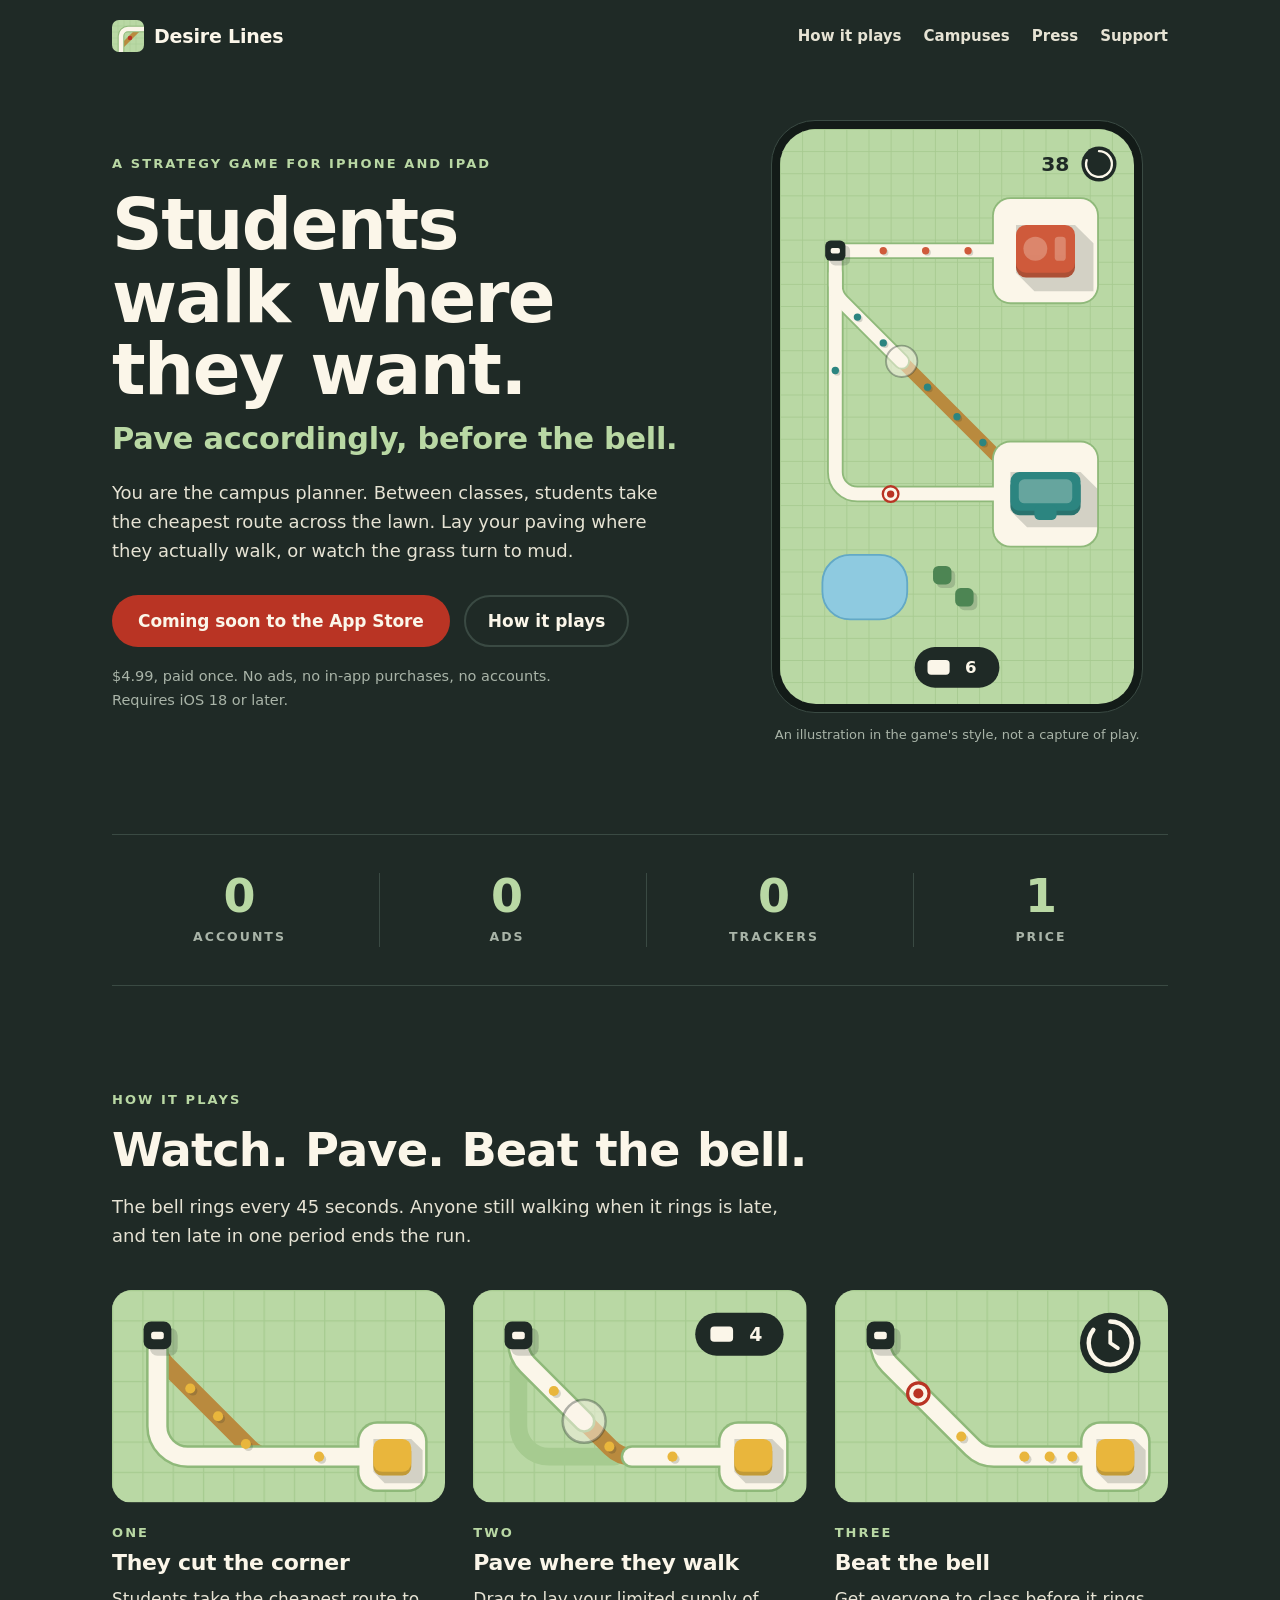
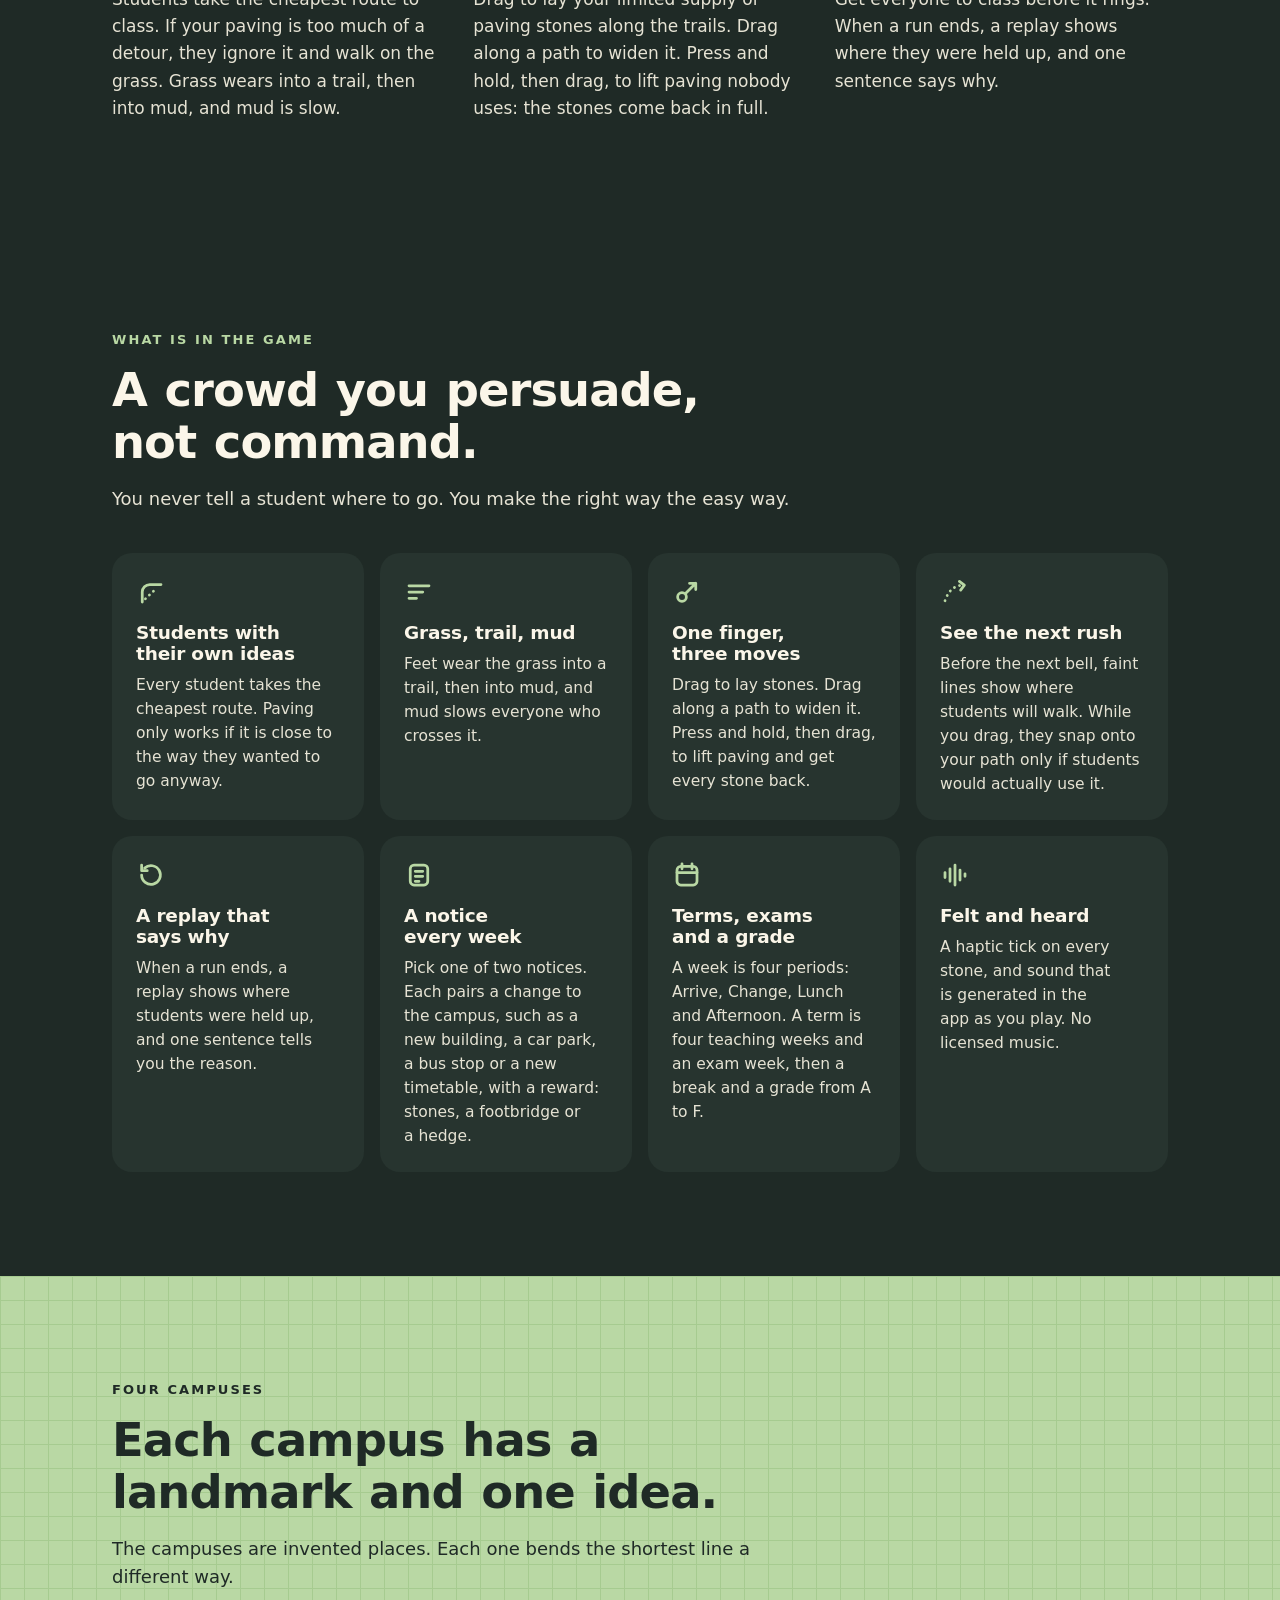
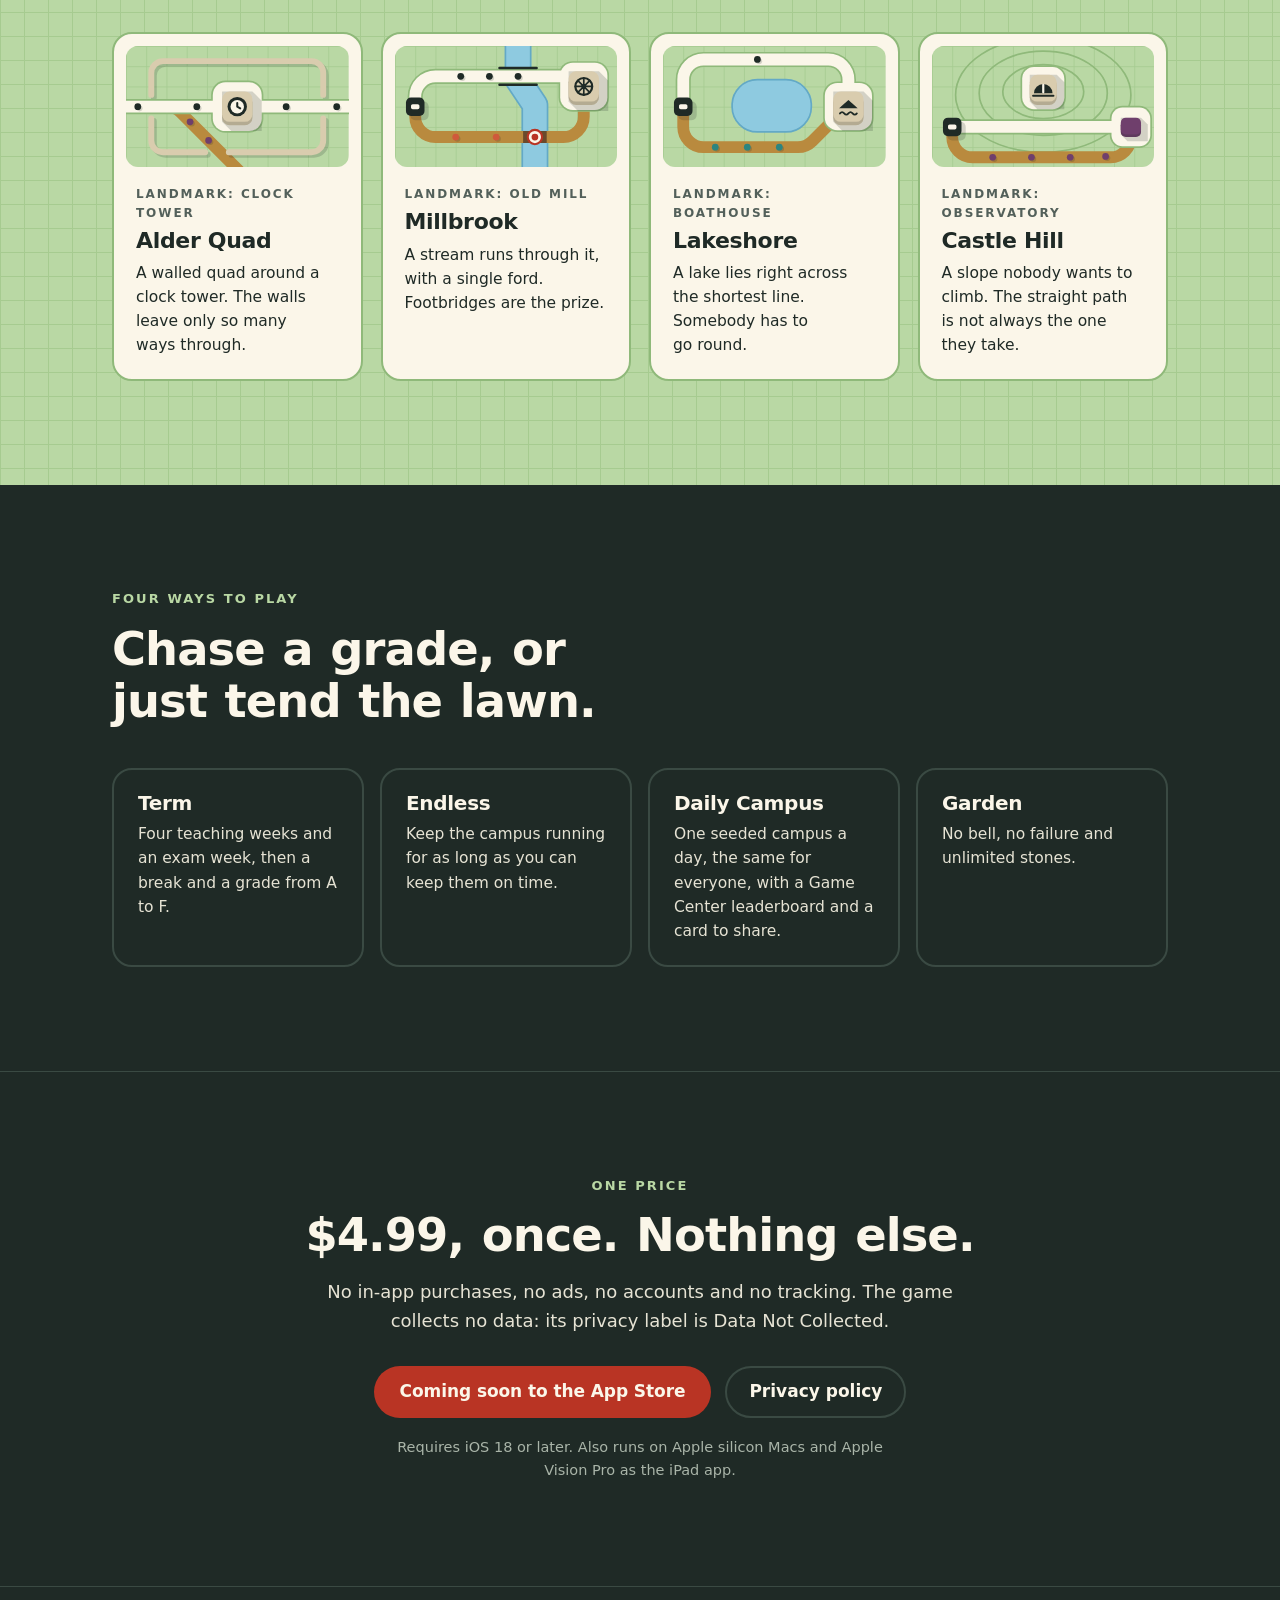
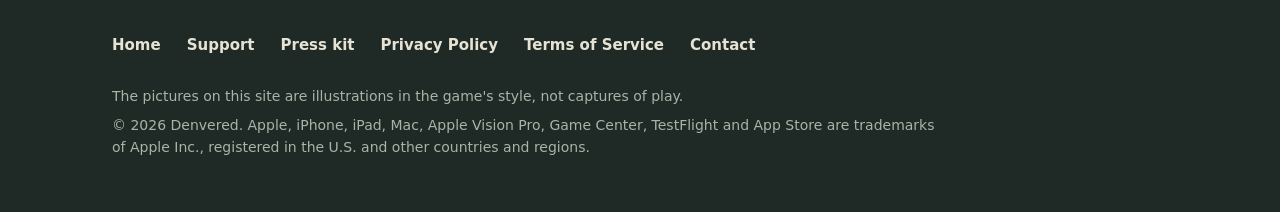
==== index.html @ 79f62d44 "Desire Lines site: landing, support, privacy, terms, press and 404 Static HTML and one stylesheet, d" ====
<!DOCTYPE html>
<html lang="en">
<head>
<meta charset="UTF-8">
<meta name="viewport" content="width=device-width, initial-scale=1">
<title>Desire Lines: a campus-path strategy game for iPhone and iPad</title>
<meta name="description" content="Students walk where they want. Lay a limited supply of paving where they actually go, before the bell rings. A calm strategy game for iPhone and iPad. Coming soon.">
<meta name="theme-color" content="#1F2A26">
<meta name="color-scheme" content="dark">
<!-- AFTER RELEASE: the Smart App Banner goes on this line, on every page:
     <meta name="apple-itunes-app" content="app-id=APP_ID">  (APP_ID is app_id in appstore/app-info.json in the app repo) -->
<link rel="canonical" href="https://jakeintech.github.io/desire-lines-site/">
<link rel="icon" href="favicon.svg" type="image/svg+xml">
<link rel="icon" href="assets/img/favicon-32.png" type="image/png" sizes="32x32">
<link rel="apple-touch-icon" href="assets/img/apple-touch-icon.png">
<meta property="og:type" content="website">
<meta property="og:site_name" content="Desire Lines">
<meta property="og:title" content="Desire Lines: pave where they walk">
<meta property="og:description" content="Students walk where they want. Pave accordingly, before the bell. A strategy game for iPhone and iPad.">
<meta property="og:url" content="https://jakeintech.github.io/desire-lines-site/">
<meta property="og:image" content="https://jakeintech.github.io/desire-lines-site/assets/img/og.png">
<meta property="og:image:width" content="1200">
<meta property="og:image:height" content="630">
<meta property="og:image:alt" content="Desire Lines. Pave where they walk. A cream path turns a corner on a green lawn while a worn trail cuts straight across it.">
<meta name="twitter:card" content="summary_large_image">
<meta name="twitter:title" content="Desire Lines: pave where they walk">
<meta name="twitter:description" content="Students walk where they want. Pave accordingly, before the bell. A strategy game for iPhone and iPad.">
<meta name="twitter:image" content="https://jakeintech.github.io/desire-lines-site/assets/img/og.png">
<meta name="twitter:image:alt" content="Desire Lines. Pave where they walk. A cream path turns a corner on a green lawn while a worn trail cuts straight across it.">
<link rel="stylesheet" href="assets/site.css">
<script type="application/ld+json">
{
  "@context": "https://schema.org",
  "@type": "VideoGame",
  "name": "Desire Lines",
  "description": "Desire Lines is a strategy game for iPhone and iPad. You are the campus planner. Students cut across the lawn between classes, taking the cheapest route, and you lay a limited supply of paving where they actually walk, before the bell rings.",
  "url": "https://jakeintech.github.io/desire-lines-site/",
  "image": "https://jakeintech.github.io/desire-lines-site/assets/img/og.png",
  "genre": [
    "Strategy",
    "Simulation"
  ],
  "gamePlatform": [
    "iPhone",
    "iPad"
  ],
  "operatingSystem": "iOS 18 or later",
  "applicationCategory": "GameApplication",
  "playMode": "SinglePlayer",
  "inLanguage": "en",
  "publisher": {
    "@type": "Organization",
    "name": "Denvered"
  },
  "author": {
    "@type": "Organization",
    "name": "Denvered"
  },
  "offers": {
    "@type": "Offer",
    "price": "4.99",
    "priceCurrency": "USD",
    "availability": "https://schema.org/PreOrder",
    "category": "One-time purchase"
  }
}
</script>
</head>
<body>
<a class="skip" href="#main">Skip to content</a>
<svg class="art defs" width="0" height="0" aria-hidden="true" focusable="false"><defs><pattern id="dl-grid" width="24" height="24" patternUnits="userSpaceOnUse"><path class="gridline" d="M.5 0V24M0 .5H24"/></pattern></defs></svg>
<header class="wrap site-head">
  <a class="brand" href="./" aria-label="Desire Lines home"><svg xmlns="http://www.w3.org/2000/svg" viewBox="0 0 64 64" width="32" height="32" aria-hidden="true" focusable="false"><rect width="64" height="64" rx="14" fill="#B9D8A4"/><path d="M12 1V63M24 0V64M36 0V64M48 0V64M1 12H63M0 24H64M0 36H64M0 48H64" stroke="#A6CB90" fill="none"/><path d="M18 54L54 18" stroke="#B98A3E" stroke-width="9" stroke-linecap="round" fill="none"/><path d="M18 64V32A14 14 0 0 1 32 18H64" stroke="#8FB97A" stroke-width="13" fill="none"/><path d="M18 64V32A14 14 0 0 1 32 18H64" stroke="#FBF6E9" stroke-width="9" fill="none"/><circle cx="36" cy="36" r="4.5" fill="#B93424"/></svg>Desire Lines</a>
  <nav class="site-nav" aria-label="Site">
    <a class="wide-only" href="#how">How it plays</a>
    <a class="wide-only" href="#campuses">Campuses</a>
    <a href="press.html">Press</a>
    <a href="support.html">Support</a>
  </nav>
</header>

<main id="main">

<section class="hero" aria-labelledby="hero-title">
  <div class="wrap hero-grid">
    <div>
      <p class="label">A strategy game for iPhone and iPad</p>
      <h1 id="hero-title">Students walk where they want.</h1>
      <p class="sub">Pave accordingly, before the bell.</p>
      <p class="lede">You are the campus planner. Between classes, students take the cheapest route across the lawn. Lay your paving where they actually walk, or watch the grass turn to mud.</p>
      <div class="cta">
        <!-- STORE BADGE SLOT (hero). The game is not released, so this is plain text and not a link.
             AFTER RELEASE: replace the <p class="soon"> below with Apple's official "Download on the App Store" badge,
             linked to the App Store page:
             <a href="https://apps.apple.com/app/idAPP_ID"><img src="assets/img/app-store-badge.svg" width="180" height="60" alt="Download on the App Store"></a>
             Use the badge artwork from Apple's marketing resources, unmodified. The same slot repeats near the end of this page. -->
        <p class="soon">Coming soon to the App Store</p>
        <a class="quiet" href="#how">How it plays</a>
      </div>
      <p class="fine">$4.99, paid once. No ads, no in-app purchases, no accounts. Requires iOS 18 or later.</p>
    </div>
    <figure class="hero-art">
      <div class="frame">
        <!-- HERO VIDEO SLOT. Until the hero loop exists, the illustration below stands in for it.
             AFTER the loop is cut (6 to 8 seconds, 4 MB or less, with a poster frame), delete the <svg> that follows
             this comment, up to its closing tag, and put this in its place:
             <video muted autoplay loop playsinline preload="metadata" poster="assets/video/hero-poster.jpg" width="384" height="624"
                    aria-label="A short loop of Desire Lines being played">
               <source src="assets/video/hero-loop.mp4" type="video/mp4">
             </video>
             Then change the figcaption to say it is a capture of play. -->
        <svg class="art" viewBox="0 0 384 624" width="384" height="624" role="img" aria-label="Illustration: a paved path runs the long way round a lawn to a library. Students cut the corner along a worn ochre trail, where new paving is being dragged into place. One student, marked red with a ring, is late."><rect class="lawn" width="384" height="624"/><rect width="384" height="624" fill="url(#dl-grid)"/><rect class="pond" x="46" y="462" width="92" height="70" rx="30"/><rect class="cast" x="170" y="478" width="20" height="20" rx="6"/><rect class="hedge" x="166" y="474" width="20" height="20" rx="6"/><rect class="cast" x="194" y="502" width="20" height="20" rx="6"/><rect class="hedge" x="190" y="498" width="20" height="20" rx="6"/><path class="trail" d="M60 156V170.06A24 24 0 0 0 67.03 187.03L238 358"/><path class="casing" d="M60 132H232"/><path class="casing" d="M60 132V372A24 24 0 0 0 84 396H232"/><path class="casing" d="M60 156V170.06A24 24 0 0 0 67.03 187.03L132 252"/><rect class="edge" x="230" y="74" width="116" height="116" rx="20"/><rect class="edge" x="230" y="338" width="116" height="116" rx="20"/><path class="pave" d="M60 132H232"/><path class="pave" d="M60 132V372A24 24 0 0 0 84 396H232"/><path class="pave" d="M60 156V170.06A24 24 0 0 0 67.03 187.03L132 252"/><rect class="pav" x="232" y="76" width="112" height="112" rx="18"/><rect class="pav" x="232" y="340" width="112" height="112" rx="18"/><path class="cast" d="M256 104H320L340 124V176H276L256 156Z"/><rect class="s-terracotta" x="256" y="109" width="64" height="52" rx="11"/><rect class="lip" x="256" y="109" width="64" height="52" rx="11"/><rect class="s-terracotta" x="256" y="104" width="64" height="52" rx="11"/><circle class="tier" cx="277" cy="130" r="13"/><rect class="tier" x="298" y="117" width="12" height="26" rx="4"/><path class="cast" d="M250 372H326L344 390V432H268L250 414Z"/><rect class="s-teal" x="250" y="377" width="76" height="42" rx="10"/><rect class="lip" x="250" y="377" width="76" height="42" rx="10"/><rect class="s-teal" x="250" y="372" width="76" height="42" rx="10"/><rect class="s-teal" x="276" y="408" width="24" height="16" rx="5"/><rect class="tier" x="259" y="380" width="58" height="26" rx="6"/><rect class="cast" x="54" y="126" width="22" height="22" rx="6"/><rect class="ink" x="49" y="121" width="22" height="22" rx="6"/><rect class="pav" x="55" y="129" width="10" height="6" rx="2"/><circle class="cast" cx="114" cy="134" r="3.6"/><circle class="s-terracotta" cx="112" cy="132" r="4"/><circle class="cast" cx="160" cy="134" r="3.6"/><circle class="s-terracotta" cx="158" cy="132" r="4"/><circle class="cast" cx="206" cy="134" r="3.6"/><circle class="s-terracotta" cx="204" cy="132" r="4"/><circle class="cast" cx="86" cy="206" r="3.6"/><circle class="s-teal" cx="84" cy="204" r="4"/><circle class="cast" cx="114" cy="234" r="3.6"/><circle class="s-teal" cx="112" cy="232" r="4"/><circle class="cast" cx="162" cy="282" r="3.6"/><circle class="s-teal" cx="160" cy="280" r="4"/><circle class="cast" cx="194" cy="314" r="3.6"/><circle class="s-teal" cx="192" cy="312" r="4"/><circle class="cast" cx="222" cy="342" r="3.6"/><circle class="s-teal" cx="220" cy="340" r="4"/><circle class="cast" cx="62" cy="264" r="3.6"/><circle class="s-teal" cx="60" cy="262" r="4"/><circle class="latering" cx="120" cy="396" r="8.5"/><circle class="late" cx="120" cy="396" r="4"/><circle class="touch" cx="132" cy="252" r="17"/><circle class="ink" cx="346" cy="38" r="19"/><path class="pavline" d="M346 24A14 14 0 1 1 332.7 33.7"/><text x="314" y="46" text-anchor="end" font-size="22">38</text><rect class="ink" x="146" y="562" width="92" height="44" rx="22"/><rect class="pav" x="160" y="576" width="24" height="16" rx="4"/><text class="onink" x="207" y="590.5" text-anchor="middle" font-size="18">6</text></svg>
      </div>
      <figcaption>An illustration in the game's style, not a capture of play.</figcaption>
    </figure>
  </div>
</section>

<div class="wrap">
  <ul class="stats" aria-label="0 accounts, 0 ads, 0 trackers, 1 price">
    <li><b>0</b><span>accounts</span></li>
    <li><b>0</b><span>ads</span></li>
    <li><b>0</b><span>trackers</span></li>
    <li><b>1</b><span>price</span></li>
  </ul>
</div>

<section class="section" id="how" aria-labelledby="how-title">
  <div class="wrap">
    <p class="label">How it plays</p>
    <h2 id="how-title">Watch. Pave. Beat the bell.</h2>
    <p class="intro">The bell rings every 45 seconds. Anyone still walking when it rings is late, and ten late in one period ends the run.</p>
    <ol class="steps">
      <li>
        <svg class="art" viewBox="0 0 264 168" width="264" height="168" role="img" aria-label="Illustration: paving turns a square corner, and students walk a worn diagonal trail across the grass instead."><rect class="lawn" width="264" height="168"/><rect width="264" height="168" fill="url(#dl-grid)"/><path class="trail" d="M36 36V42.06A24 24 0 0 0 43.03 59.03L108.97 124.97A24 24 0 0 0 125.94 132"/><path class="casing" d="M36 36V108A24 24 0 0 0 60 132H196"/><rect class="edge" x="194" y="104" width="56" height="56" rx="16"/><path class="pave" d="M36 36V108A24 24 0 0 0 60 132H196"/><rect class="pav" x="196" y="106" width="52" height="52" rx="14"/><path class="cast" d="M207 118H237L246 127V153H216L207 144Z"/><rect class="s-mustard" x="207" y="121" width="30" height="26" rx="7"/><rect class="lip" x="207" y="121" width="30" height="26" rx="7"/><rect class="s-mustard" x="207" y="118" width="30" height="26" rx="7"/><rect class="cast" x="30" y="30" width="22" height="22" rx="6"/><rect class="ink" x="25" y="25" width="22" height="22" rx="6"/><rect class="pav" x="31" y="33" width="10" height="6" rx="2"/><circle class="cast" cx="64" cy="80" r="3.6"/><circle class="s-mustard" cx="62" cy="78" r="4"/><circle class="cast" cx="86" cy="102" r="3.6"/><circle class="s-mustard" cx="84" cy="100" r="4"/><circle class="cast" cx="108" cy="124" r="3.6"/><circle class="s-mustard" cx="106" cy="122" r="4"/><circle class="cast" cx="166" cy="134" r="3.6"/><circle class="s-mustard" cx="164" cy="132" r="4"/></svg>
        <p class="n">One</p>
        <h3>They cut the corner</h3>
        <p>Students take the cheapest route to class. If your paving is too much of a detour, they ignore it and walk on the grass. Grass wears into a trail, then into mud, and mud is slow.</p>
      </li>
      <li>
        <svg class="art" viewBox="0 0 264 168" width="264" height="168" role="img" aria-label="Illustration: paving is dragged along the trail while the unused corner is lifted. The stone count reads 4."><rect class="lawn" width="264" height="168"/><rect width="264" height="168" fill="url(#dl-grid)"/><path class="lifted" d="M36 60V108A24 24 0 0 0 60 132H112"/><path class="trail" d="M36 36V42.06A24 24 0 0 0 43.03 59.03L108.97 124.97A24 24 0 0 0 125.94 132"/><path class="casing" d="M36 36V42.06A24 24 0 0 0 43.03 59.03L88 104"/><path class="casing" d="M125.94 132H196"/><rect class="edge" x="194" y="104" width="56" height="56" rx="16"/><path class="pave" d="M36 36V42.06A24 24 0 0 0 43.03 59.03L88 104"/><path class="pave" d="M125.94 132H196"/><rect class="pav" x="196" y="106" width="52" height="52" rx="14"/><path class="cast" d="M207 118H237L246 127V153H216L207 144Z"/><rect class="s-mustard" x="207" y="121" width="30" height="26" rx="7"/><rect class="lip" x="207" y="121" width="30" height="26" rx="7"/><rect class="s-mustard" x="207" y="118" width="30" height="26" rx="7"/><rect class="cast" x="30" y="30" width="22" height="22" rx="6"/><rect class="ink" x="25" y="25" width="22" height="22" rx="6"/><rect class="pav" x="31" y="33" width="10" height="6" rx="2"/><circle class="cast" cx="66" cy="82" r="3.6"/><circle class="s-mustard" cx="64" cy="80" r="4"/><circle class="cast" cx="110" cy="126" r="3.6"/><circle class="s-mustard" cx="108" cy="124" r="4"/><circle class="cast" cx="160" cy="134" r="3.6"/><circle class="s-mustard" cx="158" cy="132" r="4"/><circle class="touch" cx="88" cy="104" r="17"/><rect class="ink" x="176" y="18" width="70" height="34" rx="17"/><rect class="pav" x="188" y="29" width="18" height="12" rx="3"/><text class="onink" x="224" y="40.5" text-anchor="middle" font-size="15">4</text></svg>
        <p class="n">Two</p>
        <h3>Pave where they walk</h3>
        <p>Drag to lay your limited supply of paving stones along the trails. Drag along a path to widen it. Press and hold, then drag, to lift paving nobody uses: the stones come back in full.</p>
      </li>
      <li>
        <svg class="art" viewBox="0 0 264 168" width="264" height="168" role="img" aria-label="Illustration: the bell clock is nearly full. Students reach the building on the new paving; one, marked red with a ring, is late."><rect class="lawn" width="264" height="168"/><rect width="264" height="168" fill="url(#dl-grid)"/><path class="casing" d="M36 36V42.06A24 24 0 0 0 43.03 59.03L108.97 124.97A24 24 0 0 0 125.94 132H196"/><rect class="edge" x="194" y="104" width="56" height="56" rx="16"/><path class="pave" d="M36 36V42.06A24 24 0 0 0 43.03 59.03L108.97 124.97A24 24 0 0 0 125.94 132H196"/><rect class="pav" x="196" y="106" width="52" height="52" rx="14"/><path class="cast" d="M207 118H237L246 127V153H216L207 144Z"/><rect class="s-mustard" x="207" y="121" width="30" height="26" rx="7"/><rect class="lip" x="207" y="121" width="30" height="26" rx="7"/><rect class="s-mustard" x="207" y="118" width="30" height="26" rx="7"/><rect class="cast" x="30" y="30" width="22" height="22" rx="6"/><rect class="ink" x="25" y="25" width="22" height="22" rx="6"/><rect class="pav" x="31" y="33" width="10" height="6" rx="2"/><circle class="cast" cx="152" cy="134" r="3.6"/><circle class="s-mustard" cx="150" cy="132" r="4"/><circle class="cast" cx="172" cy="134" r="3.6"/><circle class="s-mustard" cx="170" cy="132" r="4"/><circle class="cast" cx="190" cy="134" r="3.6"/><circle class="s-mustard" cx="188" cy="132" r="4"/><circle class="cast" cx="102" cy="118" r="3.6"/><circle class="s-mustard" cx="100" cy="116" r="4"/><circle class="latering" cx="66" cy="82" r="8.5"/><circle class="late" cx="66" cy="82" r="4"/><circle class="ink" cx="218" cy="42" r="24"/><path class="pavline" d="M218 25A17 17 0 1 1 204.6 31.5" style="stroke-width:3.5"/><path class="pavline" d="M218 33V42L224 46" style="stroke-width:3"/></svg>
        <p class="n">Three</p>
        <h3>Beat the bell</h3>
        <p>Get everyone to class before it rings. When a run ends, a replay shows where they were held up, and one sentence says why.</p>
      </li>
    </ol>
  </div>
</section>

<!-- SCREENSHOT SLOTS. There are no screenshots yet, so this section is commented out and nothing is shown.
     AFTER captures exist, add the three files, then uncomment the section between the two marker lines.
     Give each image its real width and height, and write the alt text from what the capture shows.
     ==== screenshots: start ====
<section class="section" id="screenshots" aria-labelledby="screenshots-title">
  <div class="wrap">
    <p class="label">In play</p>
    <h2 id="screenshots-title">The campus, up close.</h2>
    <ol class="steps">
      <li><figure><img src="assets/img/shots/01.webp" width="1290" height="2796" loading="lazy" alt="SCREENSHOT 1 ALT TEXT"><figcaption>SCREENSHOT 1 CAPTION</figcaption></figure></li>
      <li><figure><img src="assets/img/shots/02.webp" width="1290" height="2796" loading="lazy" alt="SCREENSHOT 2 ALT TEXT"><figcaption>SCREENSHOT 2 CAPTION</figcaption></figure></li>
      <li><figure><img src="assets/img/shots/03.webp" width="1290" height="2796" loading="lazy" alt="SCREENSHOT 3 ALT TEXT"><figcaption>SCREENSHOT 3 CAPTION</figcaption></figure></li>
    </ol>
  </div>
</section>
     ==== screenshots: end ==== -->

<section class="section" id="features" aria-labelledby="features-title">
  <div class="wrap">
    <p class="label">What is in the game</p>
    <h2 id="features-title">A crowd you persuade, not command.</h2>
    <p class="intro">You never tell a student where to go. You make the right way the easy way.</p>
    <div class="grid">
      <div>
        <svg viewBox="0 0 24 24" fill="none" stroke="currentColor" stroke-width="2.2" stroke-linecap="round" stroke-linejoin="round" aria-hidden="true" focusable="false"><path d="M5 20v-8a6 6 0 0 1 6-6h9"/><path d="M7.5 17.5l9.5-9" stroke-dasharray="0.1 4.3"/></svg>
        <h3>Students with their own ideas</h3>
        <p>Every student takes the cheapest route. Paving only works if it is close to the way they wanted to go anyway.</p>
      </div>
      <div>
        <svg viewBox="0 0 24 24" fill="none" stroke="currentColor" stroke-width="2.2" stroke-linecap="round" stroke-linejoin="round" aria-hidden="true" focusable="false"><path d="M4 7h16M4 12h11M4 17h6"/></svg>
        <h3>Grass, trail, mud</h3>
        <p>Feet wear the grass into a trail, then into mud, and mud slows everyone who crosses it.</p>
      </div>
      <div>
        <svg viewBox="0 0 24 24" fill="none" stroke="currentColor" stroke-width="2.2" stroke-linecap="round" stroke-linejoin="round" aria-hidden="true" focusable="false"><circle cx="8" cy="16" r="3.5"/><path d="M11 13l8-8M14 5h5v5"/></svg>
        <h3>One finger, three moves</h3>
        <p>Drag to lay stones. Drag along a path to widen it. Press and hold, then drag, to lift paving and get every stone back.</p>
      </div>
      <div>
        <svg viewBox="0 0 24 24" fill="none" stroke="currentColor" stroke-width="2.2" stroke-linecap="round" stroke-linejoin="round" aria-hidden="true" focusable="false"><path d="M4 19c3-9 8-12 14-12.5" stroke-dasharray="0.1 4.3"/><path d="M15.5 3.5l4 3-3 4"/></svg>
        <h3>See the next rush</h3>
        <p>Before the next bell, faint lines show where students will walk. While you drag, they snap onto your path only if students would actually use it.</p>
      </div>
      <div>
        <svg viewBox="0 0 24 24" fill="none" stroke="currentColor" stroke-width="2.2" stroke-linecap="round" stroke-linejoin="round" aria-hidden="true" focusable="false"><path d="M4.5 12a7.5 7.5 0 1 0 2.4-5.5"/><path d="M4.5 4v4.5H9"/></svg>
        <h3>A replay that says why</h3>
        <p>When a run ends, a replay shows where students were held up, and one sentence tells you the reason.</p>
      </div>
      <div>
        <svg viewBox="0 0 24 24" fill="none" stroke="currentColor" stroke-width="2.2" stroke-linecap="round" stroke-linejoin="round" aria-hidden="true" focusable="false"><rect x="5" y="4" width="14" height="16" rx="3"/><path d="M9 9h6M9 13h6M9 17h3"/></svg>
        <h3>A notice every week</h3>
        <p>Pick one of two notices. Each pairs a change to the campus, such as a new building, a car park, a bus stop or a new timetable, with a reward: stones, a footbridge or a hedge.</p>
      </div>
      <div>
        <svg viewBox="0 0 24 24" fill="none" stroke="currentColor" stroke-width="2.2" stroke-linecap="round" stroke-linejoin="round" aria-hidden="true" focusable="false"><rect x="4" y="5" width="16" height="15" rx="3"/><path d="M4 10h16M8 3v4M16 3v4"/></svg>
        <h3>Terms, exams and a grade</h3>
        <p>A week is four periods: Arrive, Change, Lunch and Afternoon. A term is four teaching weeks and an exam week, then a break and a grade from A to F.</p>
      </div>
      <div>
        <svg viewBox="0 0 24 24" fill="none" stroke="currentColor" stroke-width="2.2" stroke-linecap="round" stroke-linejoin="round" aria-hidden="true" focusable="false"><path d="M4 10v4M8 7v10M12 4v16M16 8v8M20 11v2"/></svg>
        <h3>Felt and heard</h3>
        <p>A haptic tick on every stone, and sound that is generated in the app as you play. No licensed music.</p>
      </div>
    </div>
  </div>
</section>

<section class="section band" id="campuses" aria-labelledby="campuses-title">
  <div class="wrap">
    <p class="label">Four campuses</p>
    <h2 id="campuses-title">Each campus has a landmark and one idea.</h2>
    <p class="intro">The campuses are invented places. Each one bends the shortest line a different way.</p>
    <ul class="campuses">
      <li>
        <svg class="art" viewBox="0 0 264 144" width="264" height="144" role="img" aria-label="Illustration of Alder Quad: a walled quad with a clock tower. A trail slips out through a gap in the wall."><rect class="lawn" width="264" height="144"/><rect width="264" height="144" fill="url(#dl-grid)"/><path class="trail" d="M40 72H48.06A24 24 0 0 1 65.03 79.03L134 148"/><g transform="translate(3 3)"><path class="wallcast" d="M30 58V32A14 14 0 0 1 44 18H220A14 14 0 0 1 234 32V58"/><path class="wallcast" d="M234 86V112A14 14 0 0 1 220 126H122"/><path class="wallcast" d="M94 126H44A14 14 0 0 1 30 112V86"/></g><path class="casing" d="M0 72H264"/><rect class="edge" x="101" y="41" width="62" height="62" rx="17"/><path class="pave" d="M0 72H264"/><rect class="pav" x="103" y="43" width="58" height="58" rx="15"/><path class="wall" d="M30 58V32A14 14 0 0 1 44 18H220A14 14 0 0 1 234 32V58"/><path class="wall" d="M234 86V112A14 14 0 0 1 220 126H122"/><path class="wall" d="M94 126H44A14 14 0 0 1 30 112V86"/><path class="cast" d="M114 54H150L161 65V101H125L114 90Z"/><rect class="union" x="114" y="58" width="36" height="36" rx="9"/><rect class="lip" x="114" y="58" width="36" height="36" rx="9"/><rect class="union" x="114" y="54" width="36" height="36" rx="9"/><g transform="translate(132 72)"><circle class="ink" r="11.5"/><circle class="pav" r="8"/><path class="inkline" d="M0 -4.5V0L3.5 2" style="stroke-width:2.4"/></g><circle class="cast" cx="16" cy="74" r="3.6"/><circle class="s-ink" cx="14" cy="72" r="4"/><circle class="cast" cx="86" cy="74" r="3.6"/><circle class="s-ink" cx="84" cy="72" r="4"/><circle class="cast" cx="192" cy="74" r="3.6"/><circle class="s-ink" cx="190" cy="72" r="4"/><circle class="cast" cx="252" cy="74" r="3.6"/><circle class="s-ink" cx="250" cy="72" r="4"/><circle class="cast" cx="78" cy="92" r="3.6"/><circle class="s-plum" cx="76" cy="90" r="4"/><circle class="cast" cx="100" cy="114" r="3.6"/><circle class="s-plum" cx="98" cy="112" r="4"/></svg>
        <p class="mark">Landmark: clock tower</p>
        <h3>Alder Quad</h3>
        <p>A walled quad around a clock tower. The walls leave only so many ways through.</p>
      </li>
      <li>
        <svg class="art" viewBox="0 0 264 144" width="264" height="144" role="img" aria-label="Illustration of Millbrook: a stream with a footbridge and one muddy ford, where a late student is wading across to the old mill."><rect class="lawn" width="264" height="144"/><rect width="264" height="144" fill="url(#dl-grid)"/><path class="shore" d="M146 -20V40L166 70V170"/><path class="stream" d="M146 -20V40L166 70V170"/><path class="trail" d="M24 72V84A24 24 0 0 0 48 108H200A24 24 0 0 0 224 84V70"/><path class="mudline" d="M152 108H180" style="stroke-linecap:butt"/><path class="casing" d="M24 72V60A24 24 0 0 1 48 36H196"/><rect class="edge" x="194" y="18" width="60" height="60" rx="17"/><path class="pave" d="M24 72V60A24 24 0 0 1 48 36H196"/><rect class="pav" x="196" y="20" width="56" height="56" rx="15"/><path class="rail" d="M124 26H168M124 46H168"/><path class="cast" d="M206 30H242L253 41V77H217L206 66Z"/><rect class="union" x="206" y="34" width="36" height="36" rx="9"/><rect class="lip" x="206" y="34" width="36" height="36" rx="9"/><rect class="union" x="206" y="30" width="36" height="36" rx="9"/><g transform="translate(224 48)"><circle class="inkline" r="10" style="stroke-width:2.6"/><path class="inkline" d="M-10 0H10M0 -10V10M-7 -7L7 7M-7 7L7 -7" style="stroke-width:2"/><circle class="ink" r="2.6"/></g><rect class="cast" x="18" y="66" width="22" height="22" rx="6"/><rect class="ink" x="13" y="61" width="22" height="22" rx="6"/><rect class="pav" x="19" y="69" width="10" height="6" rx="2"/><circle class="cast" cx="80" cy="38" r="3.6"/><circle class="s-ink" cx="78" cy="36" r="4"/><circle class="cast" cx="114" cy="38" r="3.6"/><circle class="s-ink" cx="112" cy="36" r="4"/><circle class="cast" cx="148" cy="38" r="3.6"/><circle class="s-ink" cx="146" cy="36" r="4"/><circle class="cast" cx="74" cy="110" r="3.6"/><circle class="s-terracotta" cx="72" cy="108" r="4"/><circle class="cast" cx="122" cy="110" r="3.6"/><circle class="s-terracotta" cx="120" cy="108" r="4"/><circle class="latering" cx="166" cy="108" r="8.5"/><circle class="late" cx="166" cy="108" r="4"/></svg>
        <p class="mark">Landmark: old mill</p>
        <h3>Millbrook</h3>
        <p>A stream runs through it, with a single ford. Footbridges are the prize.</p>
      </li>
      <li>
        <svg class="art" viewBox="0 0 264 144" width="264" height="144" role="img" aria-label="Illustration of Lakeshore: a lake sits between the gate and the boathouse. Paving goes round one side, a worn trail round the other."><rect class="lawn" width="264" height="144"/><rect width="264" height="144" fill="url(#dl-grid)"/><rect class="pond" x="82" y="40" width="94" height="62" rx="30"/><path class="trail" d="M24 72V96A24 24 0 0 0 48 120H160.06A24 24 0 0 0 177.03 112.97L196 94"/><path class="casing" d="M24 72V40A24 24 0 0 1 48 16H196A24 24 0 0 1 220 40V46"/><rect class="edge" x="190" y="42" width="60" height="60" rx="17"/><path class="pave" d="M24 72V40A24 24 0 0 1 48 16H196A24 24 0 0 1 220 40V46"/><rect class="pav" x="192" y="44" width="56" height="56" rx="15"/><path class="cast" d="M202 54H238L249 65V101H213L202 90Z"/><rect class="union" x="202" y="58" width="36" height="36" rx="9"/><rect class="lip" x="202" y="58" width="36" height="36" rx="9"/><rect class="union" x="202" y="54" width="36" height="36" rx="9"/><g transform="translate(220 72)"><path class="ink" d="M-11 2L0 -8L11 2Z"/><path class="inkline" d="M-10 8q2.5 -3 5 0t5 0t5 0t5 0" style="stroke-width:2.2"/></g><rect class="cast" x="18" y="66" width="22" height="22" rx="6"/><rect class="ink" x="13" y="61" width="22" height="22" rx="6"/><rect class="pav" x="19" y="69" width="10" height="6" rx="2"/><circle class="cast" cx="114" cy="18" r="3.6"/><circle class="s-ink" cx="112" cy="16" r="4"/><circle class="cast" cx="64" cy="122" r="3.6"/><circle class="s-teal" cx="62" cy="120" r="4"/><circle class="cast" cx="102" cy="122" r="3.6"/><circle class="s-teal" cx="100" cy="120" r="4"/><circle class="cast" cx="140" cy="122" r="3.6"/><circle class="s-teal" cx="138" cy="120" r="4"/></svg>
        <p class="mark">Landmark: boathouse</p>
        <h3>Lakeshore</h3>
        <p>A lake lies right across the shortest line. Somebody has to go round.</p>
      </li>
      <li>
        <svg class="art" viewBox="0 0 264 144" width="264" height="144" role="img" aria-label="Illustration of Castle Hill: paving runs straight over a hill topped by an observatory. Students wear a trail round the foot of the slope instead."><rect class="lawn" width="264" height="144"/><rect width="264" height="144" fill="url(#dl-grid)"/><ellipse class="contour" cx="132" cy="58" rx="104" ry="68"/><ellipse class="contour" cx="132" cy="56" rx="76" ry="50"/><ellipse class="contour" cx="132" cy="54" rx="48" ry="32"/><path class="trail" d="M24 96V108A24 24 0 0 0 48 132H212A24 24 0 0 0 236 108V104"/><path class="casing" d="M24 96H216"/><rect class="edge" x="105" y="23" width="54" height="54" rx="16"/><rect class="edge" x="211" y="71" width="50" height="50" rx="15"/><path class="pave" d="M24 96H216"/><rect class="pav" x="107" y="25" width="50" height="50" rx="14"/><rect class="pav" x="213" y="73" width="46" height="46" rx="13"/><path class="cast" d="M116 34H148L157 43V75H125L116 66Z"/><rect class="union" x="116" y="38" width="32" height="32" rx="9"/><rect class="lip" x="116" y="38" width="32" height="32" rx="9"/><rect class="union" x="116" y="34" width="32" height="32" rx="9"/><g transform="translate(132 50)"><path class="ink" d="M-11 6A11 11 0 0 1 11 6Z"/><path class="pavline" d="M0 -4V5" style="stroke-width:2.6"/><path class="inkline" d="M-12 9H12" style="stroke-width:2.6"/></g><path class="cast" d="M224 85H248L256 93V113H232L224 105Z"/><rect class="s-plum" x="224" y="88" width="24" height="20" rx="6"/><rect class="lip" x="224" y="88" width="24" height="20" rx="6"/><rect class="s-plum" x="224" y="85" width="24" height="20" rx="6"/><rect class="cast" x="18" y="90" width="22" height="22" rx="6"/><rect class="ink" x="13" y="85" width="22" height="22" rx="6"/><rect class="pav" x="19" y="93" width="10" height="6" rx="2"/><circle class="cast" cx="74" cy="134" r="3.6"/><circle class="s-plum" cx="72" cy="132" r="4"/><circle class="cast" cx="120" cy="134" r="3.6"/><circle class="s-plum" cx="118" cy="132" r="4"/><circle class="cast" cx="166" cy="134" r="3.6"/><circle class="s-plum" cx="164" cy="132" r="4"/><circle class="cast" cx="208" cy="133" r="3.6"/><circle class="s-plum" cx="206" cy="131" r="4"/></svg>
        <p class="mark">Landmark: observatory</p>
        <h3>Castle Hill</h3>
        <p>A slope nobody wants to climb. The straight path is not always the one they take.</p>
      </li>
    </ul>
  </div>
</section>

<section class="section" id="modes" aria-labelledby="modes-title">
  <div class="wrap">
    <p class="label">Four ways to play</p>
    <h2 id="modes-title">Chase a grade, or just tend the lawn.</h2>
    <ul class="modes">
      <li>
        <h3>Term</h3>
        <p>Four teaching weeks and an exam week, then a break and a grade from A to F.</p>
      </li>
      <li>
        <h3>Endless</h3>
        <p>Keep the campus running for as long as you can keep them on time.</p>
      </li>
      <li>
        <h3>Daily Campus</h3>
        <p>One seeded campus a day, the same for everyone, with a Game Center leaderboard and a card to share.</p>
      </li>
      <li>
        <h3>Garden</h3>
        <p>No bell, no failure and unlimited stones.</p>
      </li>
    </ul>
  </div>
</section>

<section class="section closing" aria-labelledby="closing-title">
  <div class="wrap">
    <p class="label">One price</p>
    <h2 id="closing-title">$4.99, once. Nothing else.</h2>
    <p class="intro">No in-app purchases, no ads, no accounts and no tracking. The game collects no data: its privacy label is Data Not Collected.</p>
    <div class="cta">
      <!-- STORE BADGE SLOT (closing). AFTER RELEASE: replace the <p class="soon"> below with the same linked
           official App Store badge as in the hero. -->
      <p class="soon">Coming soon to the App Store</p>
      <a class="quiet" href="privacy-policy.html">Privacy policy</a>
    </div>
    <p class="fine">Requires iOS 18 or later. Also runs on Apple silicon Macs and Apple Vision Pro as the iPad app.</p>
  </div>
</section>

</main>

<footer class="site-foot">
  <div class="wrap">
    <nav aria-label="Footer">
      <a href="./">Home</a>
      <a href="support.html">Support</a>
      <a href="press.html">Press kit</a>
      <a href="privacy-policy.html">Privacy Policy</a>
      <a href="terms-of-service.html">Terms of Service</a>
      <a href="mailto:support@denvered.com">Contact</a>
    </nav>
    <p>The pictures on this site are illustrations in the game's style, not captures of play.</p>
    <p>&copy; 2026 Denvered. Apple, iPhone, iPad, Mac, Apple Vision Pro, Game Center, TestFlight and App Store are trademarks of Apple Inc., registered in the U.S. and other countries and regions.</p>
  </div>
</footer>
</body>
</html>
---- assets/site.css ----
/* Desire Lines site. Colours are the game's design tokens (design/design-system/tokens.json in the
   app repo). System fonts only. No third-party requests, no scripts, no cookies.
   Contrast (WCAG): cream on ink 13.7, body on ink 11.5, muted on ink 6.9, lawn on ink 9.5,
   ink on lawn 9.5, ink on paving 13.7, ink-muted on paving 6.1, cream on alert 5.4.
   The alert red is a fill only: the store pill and the late student in the artwork. Never text. */

:root {
  --ink: #1F2A26;
  --ink-2: #27342F;          /* raised cards on ink */
  --line: #3A4A43;           /* hairlines on ink */
  --cream: #FBF6E9;          /* paving: headings on ink, card fill on lawn */
  --text: #E6E3D4;           /* body on ink */
  --muted: #A9B4A8;          /* secondary on ink */
  --lawn: #B9D8A4;
  --lawn-deep: #A6CB90;
  --lawn-shade: #8FB97A;
  --wear: #B98A3E;
  --mud: #6A4A2C;
  --water: #8ECAE0;
  --water-edge: #63A9C6;
  --union: #D9CCAE;
  --hedge: #4D8553;
  --ink-muted: #53605A;      /* secondary on paving only; fails on lawn */
  --alert: #B93424;
  --terracotta: #CF5A3B;
  --mustard: #E9B63C;
  --teal: #2C8580;
  --plum: #6F3F6C;
  --blue: #3F5FA8;
  --cast: rgba(31, 42, 38, 0.18);

  --sans: -apple-system, BlinkMacSystemFont, "SF Pro Text", system-ui, "Helvetica Neue", Arial, sans-serif;
  --round: ui-rounded, "SF Pro Rounded", -apple-system, BlinkMacSystemFont, system-ui, "Helvetica Neue", Arial, sans-serif;
  --gutter: 20px;
  --wide: 1120px;
  --r-lg: 20px;
  --r-md: 12px;
  color-scheme: dark;
}

*, *::before, *::after { box-sizing: border-box; }
html { -webkit-text-size-adjust: 100%; scroll-behavior: smooth; }
@media (prefers-reduced-motion: reduce) { html { scroll-behavior: auto; } }
body {
  margin: 0;
  background: var(--ink);
  color: var(--text);
  font-family: var(--sans);
  font-size: 17px;
  line-height: 1.6;
  -webkit-font-smoothing: antialiased;
  overflow-wrap: break-word;
}
img, svg, video { max-width: 100%; height: auto; display: block; }
h1, h2, h3 { font-family: var(--round); color: var(--cream); line-height: 1.12; letter-spacing: -0.015em; margin: 0; text-wrap: balance; }
p { margin: 0 0 1em; text-wrap: pretty; }
a { color: var(--lawn); text-decoration-thickness: 1px; text-underline-offset: 3px; }
a:hover { color: var(--cream); }
:focus-visible { outline: 3px solid var(--cream); outline-offset: 3px; border-radius: 8px; }
.wrap { max-width: var(--wide); margin: 0 auto; padding: 0 var(--gutter); }
.nb { white-space: nowrap; }
.skip { position: absolute; left: -999px; top: 12px; z-index: 10; background: var(--cream); color: var(--ink); padding: 10px 18px; border-radius: 999px; font-weight: 700; text-decoration: none; }
.skip:focus { left: var(--gutter); color: var(--ink); }

/* Small spaced capitals, after the game's map labels */
.label { font-family: var(--round); font-size: 13px; font-weight: 700; letter-spacing: 0.16em; text-transform: uppercase; color: var(--lawn); margin: 0 0 14px; }

/* Header */
.site-head { display: flex; align-items: center; justify-content: space-between; gap: 8px; padding-top: 14px; padding-bottom: 14px; }
.brand { display: inline-flex; align-items: center; gap: 10px; min-height: 44px; color: var(--cream); text-decoration: none; font-family: var(--round); font-weight: 700; font-size: 19px; letter-spacing: -0.01em; }
.brand svg { width: 32px; height: 32px; flex: none; }
.site-nav { display: flex; align-items: center; gap: 2px; margin-right: -10px; font-size: 15px; font-weight: 600; }
.site-nav a { display: inline-flex; align-items: center; min-height: 44px; padding: 0 10px; border-radius: 999px; color: var(--text); text-decoration: none; }
.site-nav a:hover { color: var(--cream); background: var(--ink-2); }
.site-nav a[aria-current="page"] { color: var(--cream); text-decoration: underline; text-decoration-thickness: 2px; text-underline-offset: 6px; }
.site-nav .wide-only { display: none; }

/* Hero */
.hero { padding: 28px 0 56px; }
.hero-grid { display: grid; gap: 40px; align-items: center; }
.hero h1 { font-size: clamp(2.5rem, 9vw, 4.4rem); font-weight: 800; letter-spacing: -0.022em; word-spacing: 0.06em; line-height: 1.03; }
.hero .sub { font-family: var(--round); font-size: clamp(1.35rem, 4.4vw, 1.9rem); font-weight: 700; line-height: 1.2; letter-spacing: -0.01em; color: var(--lawn); margin: 14px 0 0; }
.hero .lede { font-size: 18px; max-width: 34em; margin: 22px 0 0; }
.cta { display: flex; flex-wrap: wrap; align-items: center; gap: 12px 14px; margin: 30px 0 0; }
/* The store call to action. Not a link until the game is released. */
.soon { display: inline-flex; align-items: center; min-height: 52px; padding: 0 26px; margin: 0; border-radius: 999px; background: var(--alert); color: var(--cream); font-family: var(--round); font-weight: 700; font-size: 17px; letter-spacing: -0.005em; }
.quiet { display: inline-flex; align-items: center; min-height: 52px; padding: 0 22px; border-radius: 999px; border: 2px solid var(--line); color: var(--cream); font-family: var(--round); font-weight: 700; font-size: 17px; text-decoration: none; }
.quiet:hover { border-color: var(--lawn); color: var(--cream); }
.fine { font-size: 14.5px; color: var(--muted); margin: 18px 0 0; max-width: 34em; }

.hero-art { margin: 0 auto; width: 100%; max-width: 348px; }
.hero-art .frame { padding: 8px; border-radius: 44px; background: #131B18; border: 1px solid var(--line); }
.hero-art .frame > svg, .hero-art .frame > video { width: 100%; border-radius: 36px; }
.hero-art figcaption { font-size: 13px; color: var(--muted); text-align: center; margin-top: 12px; }

/* Stats row */
.stats { list-style: none; margin: 0; padding: 30px 0; display: grid; grid-template-columns: 1fr 1fr; gap: 26px 12px; border-top: 1px solid var(--line); border-bottom: 1px solid var(--line); text-align: center; }
.stats b { display: block; font-family: var(--round); font-size: 46px; font-weight: 800; line-height: 1; color: var(--lawn); font-variant-numeric: tabular-nums; }
.stats span { display: block; margin-top: 8px; font-family: var(--round); font-size: 12.5px; font-weight: 700; letter-spacing: 0.16em; text-transform: uppercase; color: var(--muted); }

/* Sections */
.section { padding: 72px 0; }
.section h2 { font-size: clamp(1.9rem, 5.6vw, 2.9rem); font-weight: 800; letter-spacing: -0.02em; word-spacing: 0.05em; max-width: 18em; }
.section .intro { font-size: 18px; max-width: 38em; margin: 16px 0 0; }

/* How it plays */
.steps { list-style: none; margin: 40px 0 0; padding: 0; display: grid; gap: 36px; }
.steps svg { width: 100%; border-radius: var(--r-lg); }
.steps .n { font-family: var(--round); font-size: 13px; font-weight: 700; letter-spacing: 0.16em; text-transform: uppercase; color: var(--lawn); margin: 20px 0 8px; }
.steps h3 { font-size: 22px; font-weight: 700; }
.steps p { margin: 10px 0 0; }

/* Feature grid */
.grid { margin: 40px 0 0; display: grid; gap: 16px; grid-template-columns: 1fr; }
.grid > div { background: var(--ink-2); border-radius: var(--r-lg); padding: 24px; }
.grid svg { width: 30px; height: 30px; color: var(--lawn); margin-bottom: 16px; }
.grid h3 { font-size: 18.5px; font-weight: 700; letter-spacing: -0.01em; }
.grid p { font-size: 15.5px; line-height: 1.55; margin: 8px 0 0; }

/* The lawn band: ink text on the playfield green, on the game's 24px grid */
.band {
  background-color: var(--lawn);
  background-image: url("data:image/svg+xml,%3Csvg xmlns='http://www.w3.org/2000/svg' width='24' height='24'%3E%3Cpath d='M.5 0V24M0 .5H24' stroke='%23A6CB90' fill='none'/%3E%3C/svg%3E");
  color: var(--ink);
}
.band h2, .band h3 { color: var(--ink); }
.band .label { color: var(--ink); }
.band a { color: var(--ink); }
.band :focus-visible { outline-color: var(--ink); }

/* Campuses: each card is a plot, as destinations sit on plots in the game */
.campuses { list-style: none; margin: 40px 0 0; padding: 0; display: grid; gap: 18px; grid-template-columns: 1fr; }
.campuses li { background: var(--cream); border: 2px solid var(--lawn-shade); border-radius: var(--r-lg); padding: 12px 12px 22px; }
.campuses svg { width: 100%; border-radius: var(--r-md); }
.campuses .mark { font-family: var(--round); font-size: 12px; font-weight: 700; letter-spacing: 0.16em; text-transform: uppercase; color: var(--ink-muted); margin: 18px 10px 6px; }
.campuses h3 { font-size: 22px; font-weight: 700; margin: 0 10px; }
.campuses p { font-size: 15.5px; line-height: 1.55; color: var(--ink); margin: 8px 10px 0; }

/* Modes */
.modes { list-style: none; margin: 40px 0 0; padding: 0; display: grid; gap: 16px; grid-template-columns: 1fr; }
.modes li { border: 2px solid var(--line); border-radius: var(--r-lg); padding: 22px 24px; }
.modes h3 { font-size: 20px; font-weight: 700; }
.modes p { font-size: 15.5px; line-height: 1.55; margin: 8px 0 0; }

/* Closing */
.closing { text-align: center; border-top: 1px solid var(--line); }
.closing h2 { margin: 0 auto; }
.closing .intro { margin-left: auto; margin-right: auto; }
.closing .cta { justify-content: center; }
.closing .fine { margin-left: auto; margin-right: auto; }

/* Footer */
.site-foot { border-top: 1px solid var(--line); padding: 36px 0 48px; font-size: 14px; color: var(--muted); }
.site-foot nav { display: flex; flex-wrap: wrap; gap: 0 22px; margin: 0 0 18px -2px; }
.site-foot nav a { display: inline-flex; align-items: center; min-height: 44px; padding: 0 2px; color: var(--text); font-size: 15px; font-weight: 600; text-decoration: none; }
.site-foot nav a:hover { color: var(--cream); text-decoration: underline; }
.site-foot p { margin: 0 0 6px; max-width: 60em; }

/* Text pages: privacy, terms, support, press, 404 */
.doc { max-width: 760px; margin: 0 auto; padding: 36px var(--gutter) 80px; }
.doc h1 { font-size: clamp(2.1rem, 7vw, 3rem); font-weight: 800; letter-spacing: -0.02em; word-spacing: 0.05em; }
.doc .lede { font-size: 19px; margin: 16px 0 0; }
.doc .dated { color: var(--muted); font-size: 15px; margin: 12px 0 0; }
.doc h2 { font-size: 23px; font-weight: 700; margin: 48px 0 12px; }
.doc h3 { font-size: 18px; font-weight: 700; margin: 26px 0 8px; }
.doc ul, .doc ol { padding-left: 1.25em; margin: 0 0 1em; }
.doc li { margin: 0 0 0.45em; }
.doc strong { color: var(--cream); }
.panel { background: var(--ink-2); border-radius: var(--r-lg); padding: 22px 24px; margin: 28px 0 0; }
.panel > :last-child { margin-bottom: 0; }
.panel h2, .panel h3 { margin-top: 0; }
.panel.line { background: none; border: 2px solid var(--line); }

.qa { background: var(--ink-2); border-radius: var(--r-lg); padding: 20px 24px; margin: 0 0 14px; }
.qa h3 { margin: 0 0 8px; font-size: 18px; }
.qa p:last-child { margin-bottom: 0; }

.facts { margin: 20px 0 0; }
.facts > div { display: grid; grid-template-columns: 1fr; gap: 2px; padding: 14px 0; border-top: 1px solid var(--line); }
.facts > div:last-child { border-bottom: 1px solid var(--line); }
.facts dt { font-family: var(--round); font-size: 12.5px; font-weight: 700; letter-spacing: 0.16em; text-transform: uppercase; color: var(--muted); padding-top: 4px; }
.facts dd { margin: 0; color: var(--cream); }

.handled { margin: 16px 0 0; }
.handled > div { background: var(--ink-2); border-radius: var(--r-lg); padding: 18px 22px; margin: 0 0 12px; }
.handled dt { font-family: var(--round); font-weight: 700; color: var(--cream); font-size: 17.5px; }
.handled dd { margin: 6px 0 0; font-size: 16px; }
.handled dd b { color: var(--cream); font-weight: 600; }

.lost { text-align: center; padding-top: 56px; }
.lost svg { width: 132px; height: 132px; margin: 0 auto 28px; }
.lost .cta { justify-content: center; }

.defs { position: absolute; width: 0; height: 0; overflow: hidden; }

/* Artwork: inline SVG drawn from the tokens. One ribbon: paving, trail and mud share a width;
   paving sits on a 2px lawn-shade casing; every turn is a one-cell fillet. */
.art .lawn { fill: var(--lawn); }
.art .gridline { stroke: var(--lawn-deep); stroke-width: 1; fill: none; }
.art .casing { stroke: var(--lawn-shade); stroke-width: 18; fill: none; stroke-linecap: round; stroke-linejoin: round; }
.art .pave { stroke: var(--cream); stroke-width: 14; fill: none; stroke-linecap: round; stroke-linejoin: round; }
.art .trail { stroke: var(--wear); stroke-width: 14; fill: none; stroke-linecap: round; stroke-linejoin: round; }
.art .mudline { stroke: var(--mud); stroke-width: 14; fill: none; stroke-linecap: round; stroke-linejoin: round; }
.art .lifted { stroke: var(--lawn-deep); stroke-width: 14; fill: none; stroke-linecap: round; stroke-linejoin: round; }
.art .shore { stroke: var(--water-edge); stroke-width: 32; fill: none; stroke-linecap: round; stroke-linejoin: round; }
.art .stream { stroke: var(--water); stroke-width: 28; fill: none; stroke-linecap: round; stroke-linejoin: round; }
.art .pond { fill: var(--water); stroke: var(--water-edge); stroke-width: 2; }
.art .contour { stroke: var(--lawn-shade); stroke-width: 2; fill: none; }
.art .wall { stroke: var(--union); stroke-width: 7; fill: none; stroke-linecap: round; stroke-linejoin: round; }
.art .wallcast { stroke: var(--cast); stroke-width: 7; fill: none; stroke-linecap: round; stroke-linejoin: round; }
.art .rail { stroke: var(--ink); stroke-width: 3; fill: none; stroke-linecap: round; }
.art .cast { fill: var(--cast); }
.art .ink { fill: var(--ink); }
.art .pav { fill: var(--cream); }
.art .edge { fill: var(--lawn-shade); }
.art .union { fill: var(--union); }
.art .hedge { fill: var(--hedge); }
.art .lip { fill: var(--ink); fill-opacity: 0.2; }
.art .tier { fill: var(--cream); fill-opacity: 0.28; }
.art .late { fill: var(--alert); }
.art .latering { fill: var(--cream); stroke: var(--alert); stroke-width: 2.5; }
.art .touch { fill: var(--cream); fill-opacity: 0.5; stroke: var(--ink); stroke-opacity: 0.35; stroke-width: 2; }
.art .inkline { stroke: var(--ink); stroke-width: 3; fill: none; stroke-linecap: round; stroke-linejoin: round; }
.art .pavline { stroke: var(--cream); stroke-width: 2.5; fill: none; stroke-linecap: round; stroke-linejoin: round; }
.art .flow { stroke: var(--ink); stroke-opacity: 0.4; stroke-width: 2; fill: none; stroke-linecap: round; stroke-dasharray: 1 7; }
.art .s-ink { fill: var(--ink); }
.art .s-terracotta { fill: var(--terracotta); }
.art .s-mustard { fill: var(--mustard); }
.art .s-teal { fill: var(--teal); }
.art .s-plum { fill: var(--plum); }
.art .s-blue { fill: var(--blue); }
.art text { font-family: var(--round); fill: var(--ink); font-weight: 700; }
.art text.onink { fill: var(--cream); }

@media (min-width: 560px) {
  .site-nav .wide-only { display: inline-flex; }
  .grid { grid-template-columns: 1fr 1fr; }
  .campuses { grid-template-columns: 1fr 1fr; }
  .modes { grid-template-columns: 1fr 1fr; }
  .facts > div { grid-template-columns: 170px 1fr; gap: 16px; }
  .facts dt { padding-top: 5px; }
}
@media (min-width: 720px) {
  :root { --gutter: 32px; }
  .stats { grid-template-columns: repeat(4, 1fr); padding: 38px 0; }
  .stats li + li { border-left: 1px solid var(--line); }
  .section { padding: 104px 0; }
  .steps { grid-template-columns: repeat(3, 1fr); gap: 28px; }
}
@media (min-width: 920px) {
  .hero { padding: 48px 0 88px; }
  .hero-grid { grid-template-columns: minmax(0, 1.15fr) minmax(0, 0.85fr); gap: 64px; }
  .hero-art { max-width: 372px; }
  .grid { grid-template-columns: repeat(4, 1fr); }
  .campuses { grid-template-columns: repeat(4, 1fr); }
  .modes { grid-template-columns: repeat(4, 1fr); }
}
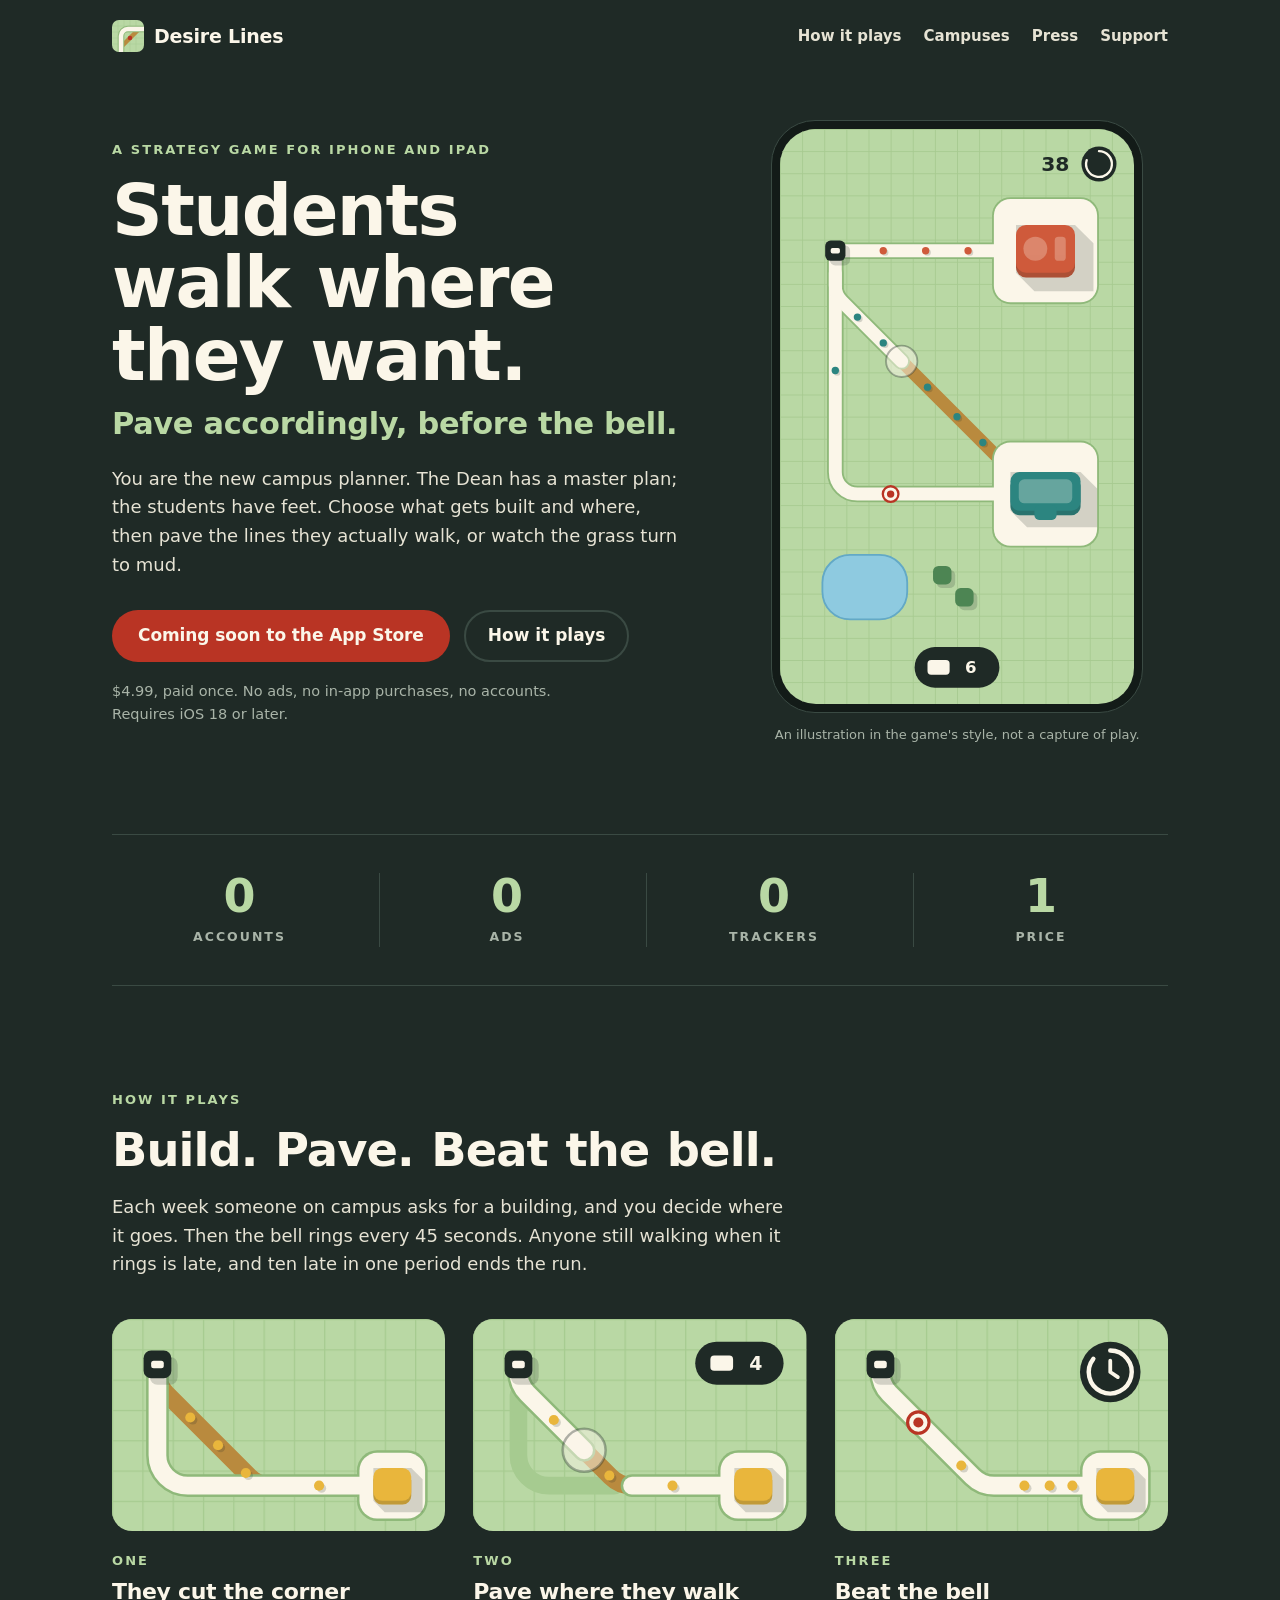
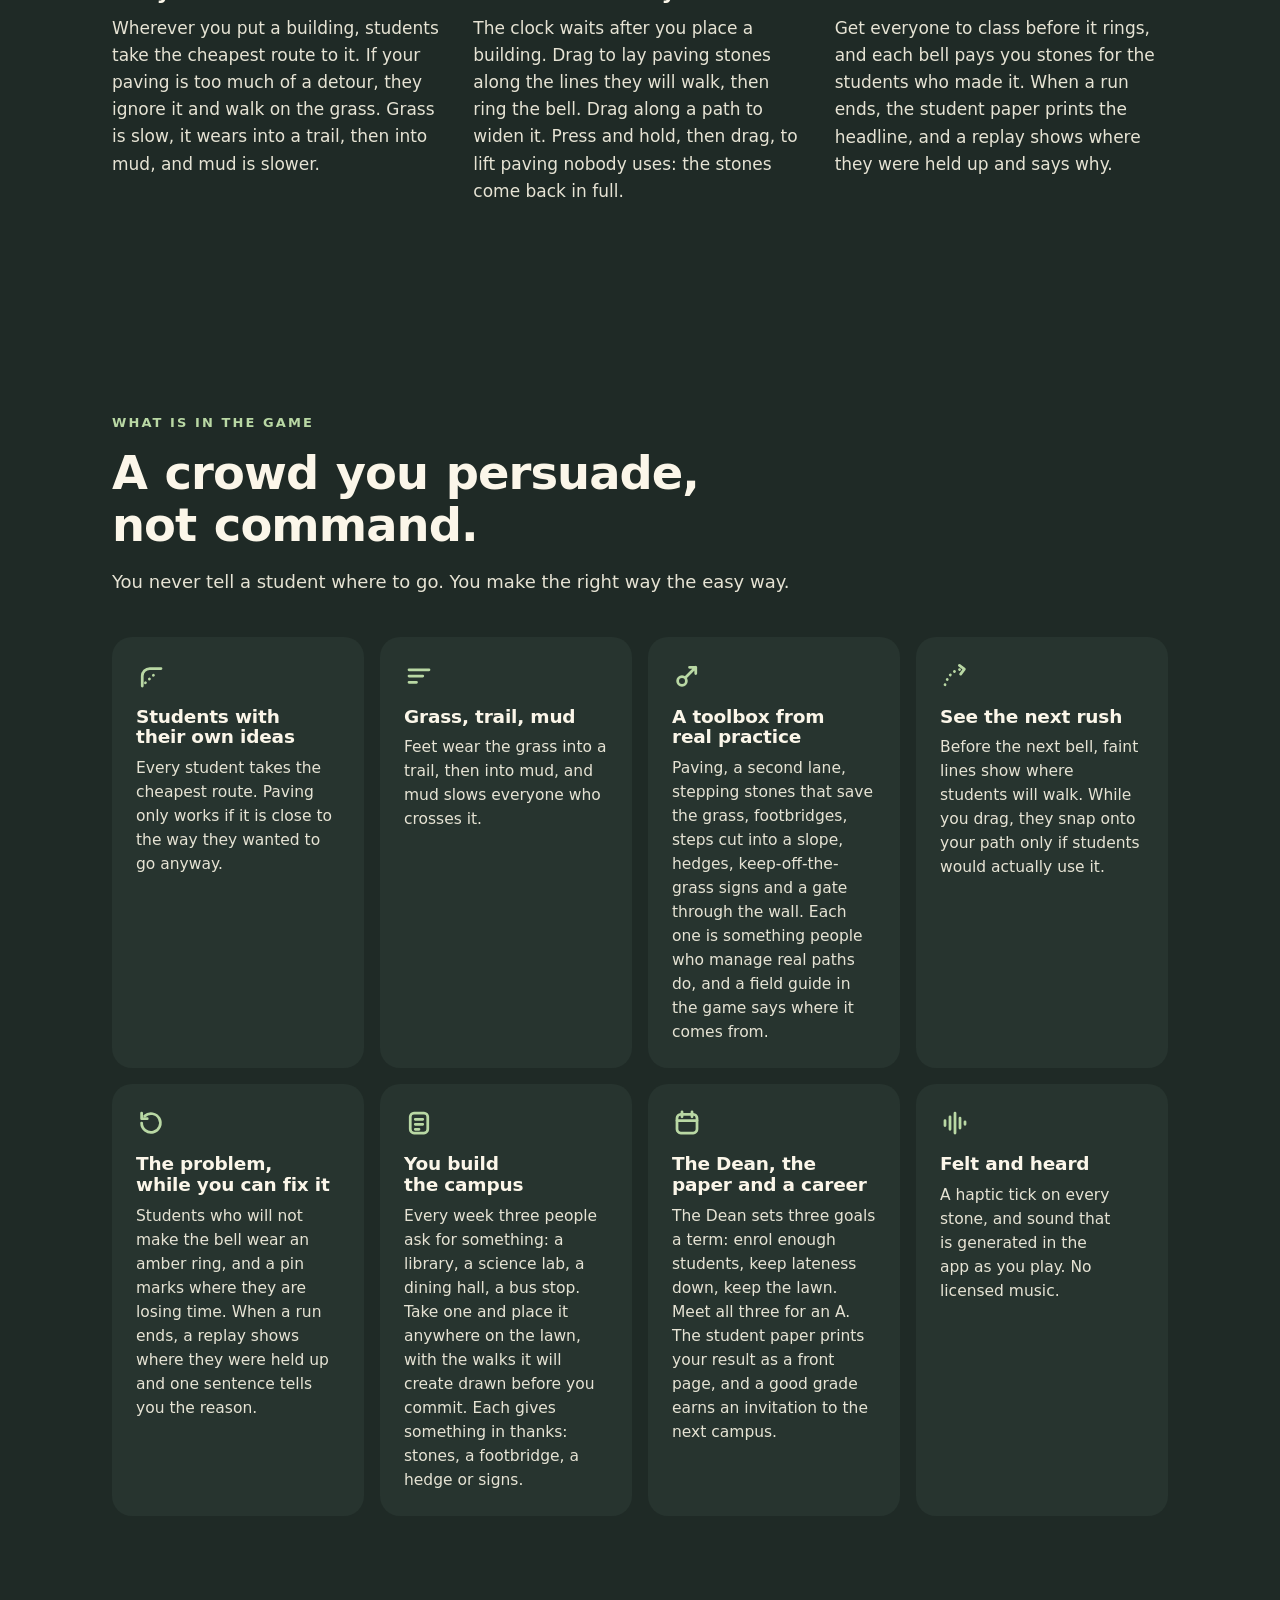
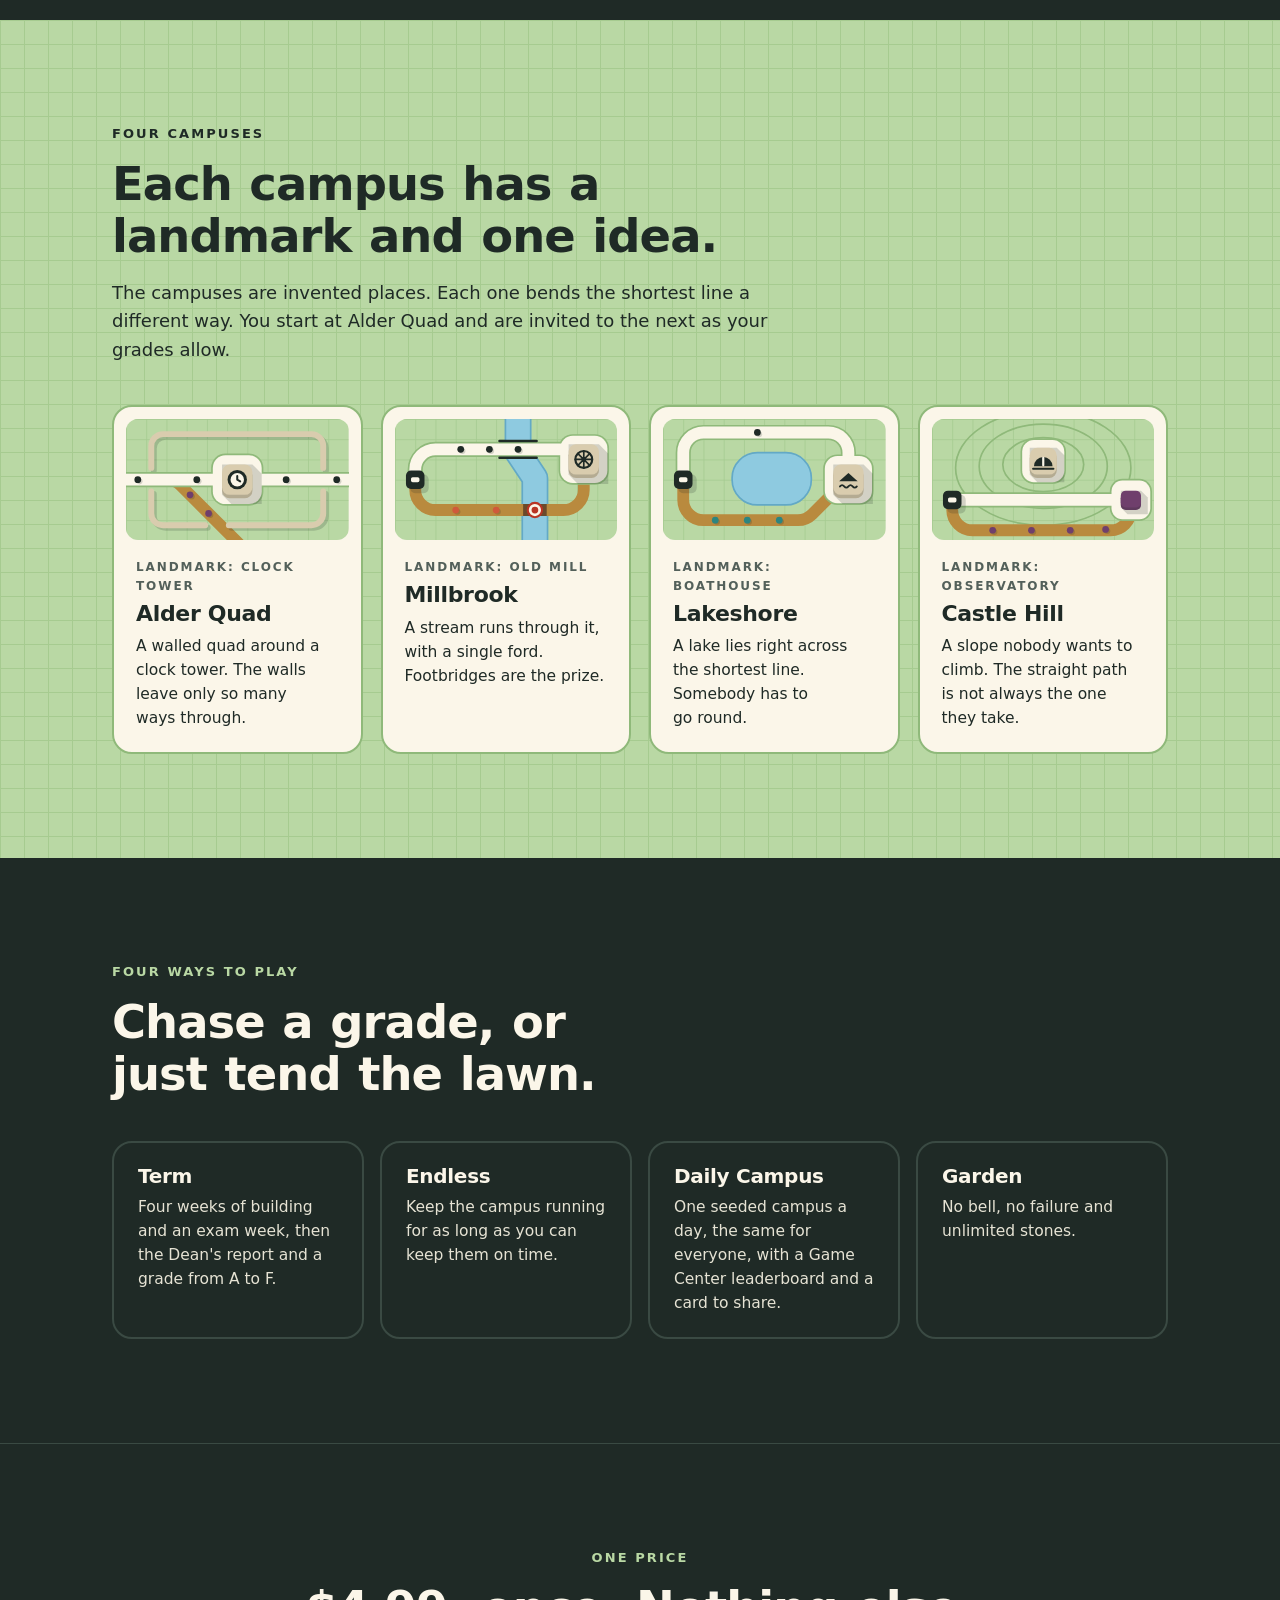
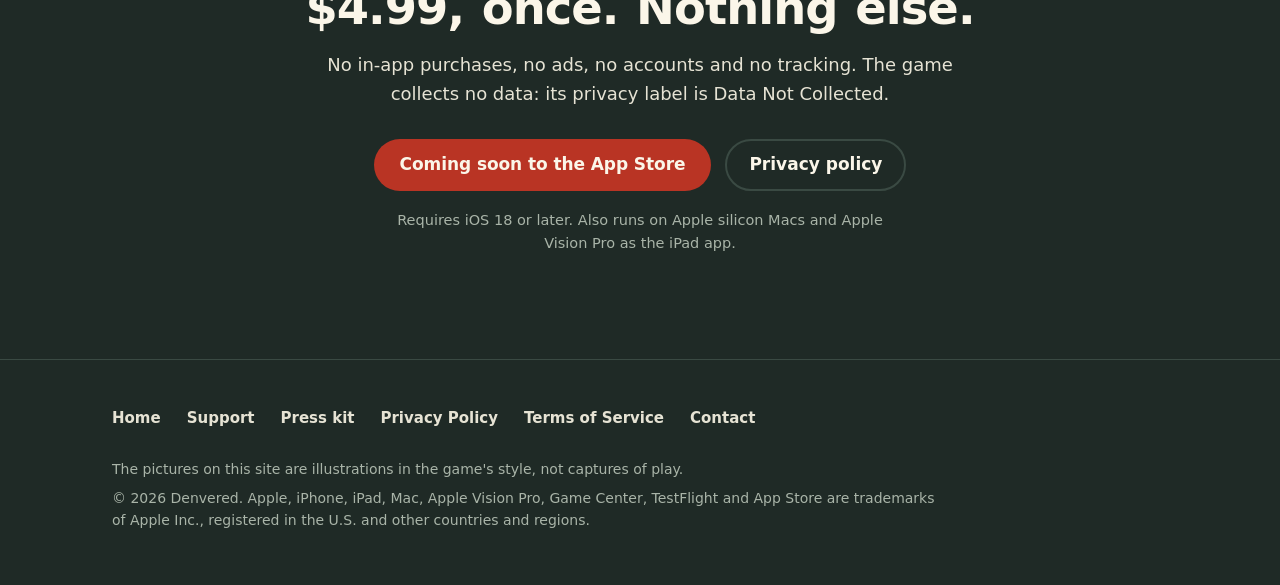
==== commit 0ea65e8e: "Copy for the redesigned game: requests, toolbox, the Dean's goals, the paper, career Co-Authored-By:" ====
--- a/index.html
+++ b/index.html
@@ -4,7 +4,7 @@
 <meta charset="UTF-8">
 <meta name="viewport" content="width=device-width, initial-scale=1">
 <title>Desire Lines: a campus-path strategy game for iPhone and iPad</title>
-<meta name="description" content="Students walk where they want. Lay a limited supply of paving where they actually go, before the bell rings. A calm strategy game for iPhone and iPad. Coming soon.">
+<meta name="description" content="You build the campus. Students walk where they want. Place each building, then pave where they actually go before the bell rings. A calm strategy game for iPhone and iPad. Coming soon.">
 <meta name="theme-color" content="#1F2A26">
 <meta name="color-scheme" content="dark">
 <!-- AFTER RELEASE: the Smart App Banner goes on this line, on every page:
@@ -33,7 +33,7 @@
   "@context": "https://schema.org",
   "@type": "VideoGame",
   "name": "Desire Lines",
-  "description": "Desire Lines is a strategy game for iPhone and iPad. You are the campus planner. Students cut across the lawn between classes, taking the cheapest route, and you lay a limited supply of paving where they actually walk, before the bell rings.",
+  "description": "Desire Lines is a strategy game for iPhone and iPad. You are the campus planner. Each week you choose what to build and where; students cut across the lawn between classes by the cheapest route, and you pave where they actually walk, before the bell rings.",
   "url": "https://jakeintech.github.io/desire-lines-site/",
   "image": "https://jakeintech.github.io/desire-lines-site/assets/img/og.png",
   "genre": [
@@ -87,7 +87,7 @@
       <p class="label">A strategy game for iPhone and iPad</p>
       <h1 id="hero-title">Students walk where they want.</h1>
       <p class="sub">Pave accordingly, before the bell.</p>
-      <p class="lede">You are the campus planner. Between classes, students take the cheapest route across the lawn. Lay your paving where they actually walk, or watch the grass turn to mud.</p>
+      <p class="lede">You are the new campus planner. The Dean has a master plan; the students have feet. Choose what gets built and where, then pave the lines they actually walk, or watch the grass turn to mud.</p>
       <div class="cta">
         <!-- STORE BADGE SLOT (hero). The game is not released, so this is plain text and not a link.
              AFTER RELEASE: replace the <p class="soon"> below with Apple's official "Download on the App Store" badge,
@@ -128,26 +128,26 @@
 <section class="section" id="how" aria-labelledby="how-title">
   <div class="wrap">
     <p class="label">How it plays</p>
-    <h2 id="how-title">Watch. Pave. Beat the bell.</h2>
-    <p class="intro">The bell rings every 45 seconds. Anyone still walking when it rings is late, and ten late in one period ends the run.</p>
+    <h2 id="how-title">Build. Pave. Beat the bell.</h2>
+    <p class="intro">Each week someone on campus asks for a building, and you decide where it goes. Then the bell rings every 45 seconds. Anyone still walking when it rings is late, and ten late in one period ends the run.</p>
     <ol class="steps">
       <li>
         <svg class="art" viewBox="0 0 264 168" width="264" height="168" role="img" aria-label="Illustration: paving turns a square corner, and students walk a worn diagonal trail across the grass instead."><rect class="lawn" width="264" height="168"/><rect width="264" height="168" fill="url(#dl-grid)"/><path class="trail" d="M36 36V42.06A24 24 0 0 0 43.03 59.03L108.97 124.97A24 24 0 0 0 125.94 132"/><path class="casing" d="M36 36V108A24 24 0 0 0 60 132H196"/><rect class="edge" x="194" y="104" width="56" height="56" rx="16"/><path class="pave" d="M36 36V108A24 24 0 0 0 60 132H196"/><rect class="pav" x="196" y="106" width="52" height="52" rx="14"/><path class="cast" d="M207 118H237L246 127V153H216L207 144Z"/><rect class="s-mustard" x="207" y="121" width="30" height="26" rx="7"/><rect class="lip" x="207" y="121" width="30" height="26" rx="7"/><rect class="s-mustard" x="207" y="118" width="30" height="26" rx="7"/><rect class="cast" x="30" y="30" width="22" height="22" rx="6"/><rect class="ink" x="25" y="25" width="22" height="22" rx="6"/><rect class="pav" x="31" y="33" width="10" height="6" rx="2"/><circle class="cast" cx="64" cy="80" r="3.6"/><circle class="s-mustard" cx="62" cy="78" r="4"/><circle class="cast" cx="86" cy="102" r="3.6"/><circle class="s-mustard" cx="84" cy="100" r="4"/><circle class="cast" cx="108" cy="124" r="3.6"/><circle class="s-mustard" cx="106" cy="122" r="4"/><circle class="cast" cx="166" cy="134" r="3.6"/><circle class="s-mustard" cx="164" cy="132" r="4"/></svg>
         <p class="n">One</p>
         <h3>They cut the corner</h3>
-        <p>Students take the cheapest route to class. If your paving is too much of a detour, they ignore it and walk on the grass. Grass wears into a trail, then into mud, and mud is slow.</p>
+        <p>Wherever you put a building, students take the cheapest route to it. If your paving is too much of a detour, they ignore it and walk on the grass. Grass is slow, it wears into a trail, then into mud, and mud is slower.</p>
       </li>
       <li>
         <svg class="art" viewBox="0 0 264 168" width="264" height="168" role="img" aria-label="Illustration: paving is dragged along the trail while the unused corner is lifted. The stone count reads 4."><rect class="lawn" width="264" height="168"/><rect width="264" height="168" fill="url(#dl-grid)"/><path class="lifted" d="M36 60V108A24 24 0 0 0 60 132H112"/><path class="trail" d="M36 36V42.06A24 24 0 0 0 43.03 59.03L108.97 124.97A24 24 0 0 0 125.94 132"/><path class="casing" d="M36 36V42.06A24 24 0 0 0 43.03 59.03L88 104"/><path class="casing" d="M125.94 132H196"/><rect class="edge" x="194" y="104" width="56" height="56" rx="16"/><path class="pave" d="M36 36V42.06A24 24 0 0 0 43.03 59.03L88 104"/><path class="pave" d="M125.94 132H196"/><rect class="pav" x="196" y="106" width="52" height="52" rx="14"/><path class="cast" d="M207 118H237L246 127V153H216L207 144Z"/><rect class="s-mustard" x="207" y="121" width="30" height="26" rx="7"/><rect class="lip" x="207" y="121" width="30" height="26" rx="7"/><rect class="s-mustard" x="207" y="118" width="30" height="26" rx="7"/><rect class="cast" x="30" y="30" width="22" height="22" rx="6"/><rect class="ink" x="25" y="25" width="22" height="22" rx="6"/><rect class="pav" x="31" y="33" width="10" height="6" rx="2"/><circle class="cast" cx="66" cy="82" r="3.6"/><circle class="s-mustard" cx="64" cy="80" r="4"/><circle class="cast" cx="110" cy="126" r="3.6"/><circle class="s-mustard" cx="108" cy="124" r="4"/><circle class="cast" cx="160" cy="134" r="3.6"/><circle class="s-mustard" cx="158" cy="132" r="4"/><circle class="touch" cx="88" cy="104" r="17"/><rect class="ink" x="176" y="18" width="70" height="34" rx="17"/><rect class="pav" x="188" y="29" width="18" height="12" rx="3"/><text class="onink" x="224" y="40.5" text-anchor="middle" font-size="15">4</text></svg>
         <p class="n">Two</p>
         <h3>Pave where they walk</h3>
-        <p>Drag to lay your limited supply of paving stones along the trails. Drag along a path to widen it. Press and hold, then drag, to lift paving nobody uses: the stones come back in full.</p>
+        <p>The clock waits after you place a building. Drag to lay paving stones along the lines they will walk, then ring the bell. Drag along a path to widen it. Press and hold, then drag, to lift paving nobody uses: the stones come back in full.</p>
       </li>
       <li>
         <svg class="art" viewBox="0 0 264 168" width="264" height="168" role="img" aria-label="Illustration: the bell clock is nearly full. Students reach the building on the new paving; one, marked red with a ring, is late."><rect class="lawn" width="264" height="168"/><rect width="264" height="168" fill="url(#dl-grid)"/><path class="casing" d="M36 36V42.06A24 24 0 0 0 43.03 59.03L108.97 124.97A24 24 0 0 0 125.94 132H196"/><rect class="edge" x="194" y="104" width="56" height="56" rx="16"/><path class="pave" d="M36 36V42.06A24 24 0 0 0 43.03 59.03L108.97 124.97A24 24 0 0 0 125.94 132H196"/><rect class="pav" x="196" y="106" width="52" height="52" rx="14"/><path class="cast" d="M207 118H237L246 127V153H216L207 144Z"/><rect class="s-mustard" x="207" y="121" width="30" height="26" rx="7"/><rect class="lip" x="207" y="121" width="30" height="26" rx="7"/><rect class="s-mustard" x="207" y="118" width="30" height="26" rx="7"/><rect class="cast" x="30" y="30" width="22" height="22" rx="6"/><rect class="ink" x="25" y="25" width="22" height="22" rx="6"/><rect class="pav" x="31" y="33" width="10" height="6" rx="2"/><circle class="cast" cx="152" cy="134" r="3.6"/><circle class="s-mustard" cx="150" cy="132" r="4"/><circle class="cast" cx="172" cy="134" r="3.6"/><circle class="s-mustard" cx="170" cy="132" r="4"/><circle class="cast" cx="190" cy="134" r="3.6"/><circle class="s-mustard" cx="188" cy="132" r="4"/><circle class="cast" cx="102" cy="118" r="3.6"/><circle class="s-mustard" cx="100" cy="116" r="4"/><circle class="latering" cx="66" cy="82" r="8.5"/><circle class="late" cx="66" cy="82" r="4"/><circle class="ink" cx="218" cy="42" r="24"/><path class="pavline" d="M218 25A17 17 0 1 1 204.6 31.5" style="stroke-width:3.5"/><path class="pavline" d="M218 33V42L224 46" style="stroke-width:3"/></svg>
         <p class="n">Three</p>
         <h3>Beat the bell</h3>
-        <p>Get everyone to class before it rings. When a run ends, a replay shows where they were held up, and one sentence says why.</p>
+        <p>Get everyone to class before it rings, and each bell pays you stones for the students who made it. When a run ends, the student paper prints the headline, and a replay shows where they were held up and says why.</p>
       </li>
     </ol>
   </div>
@@ -188,8 +188,8 @@
       </div>
       <div>
         <svg viewBox="0 0 24 24" fill="none" stroke="currentColor" stroke-width="2.2" stroke-linecap="round" stroke-linejoin="round" aria-hidden="true" focusable="false"><circle cx="8" cy="16" r="3.5"/><path d="M11 13l8-8M14 5h5v5"/></svg>
-        <h3>One finger, three moves</h3>
-        <p>Drag to lay stones. Drag along a path to widen it. Press and hold, then drag, to lift paving and get every stone back.</p>
+        <h3>A toolbox from real practice</h3>
+        <p>Paving, a second lane, stepping stones that save the grass, footbridges, steps cut into a slope, hedges, keep-off-the-grass signs and a gate through the wall. Each one is something people who manage real paths do, and a field guide in the game says where it comes from.</p>
       </div>
       <div>
         <svg viewBox="0 0 24 24" fill="none" stroke="currentColor" stroke-width="2.2" stroke-linecap="round" stroke-linejoin="round" aria-hidden="true" focusable="false"><path d="M4 19c3-9 8-12 14-12.5" stroke-dasharray="0.1 4.3"/><path d="M15.5 3.5l4 3-3 4"/></svg>
@@ -198,18 +198,18 @@
       </div>
       <div>
         <svg viewBox="0 0 24 24" fill="none" stroke="currentColor" stroke-width="2.2" stroke-linecap="round" stroke-linejoin="round" aria-hidden="true" focusable="false"><path d="M4.5 12a7.5 7.5 0 1 0 2.4-5.5"/><path d="M4.5 4v4.5H9"/></svg>
-        <h3>A replay that says why</h3>
-        <p>When a run ends, a replay shows where students were held up, and one sentence tells you the reason.</p>
+        <h3>The problem, while you can fix it</h3>
+        <p>Students who will not make the bell wear an amber ring, and a pin marks where they are losing time. When a run ends, a replay shows where they were held up and one sentence tells you the reason.</p>
       </div>
       <div>
         <svg viewBox="0 0 24 24" fill="none" stroke="currentColor" stroke-width="2.2" stroke-linecap="round" stroke-linejoin="round" aria-hidden="true" focusable="false"><rect x="5" y="4" width="14" height="16" rx="3"/><path d="M9 9h6M9 13h6M9 17h3"/></svg>
-        <h3>A notice every week</h3>
-        <p>Pick one of two notices. Each pairs a change to the campus, such as a new building, a car park, a bus stop or a new timetable, with a reward: stones, a footbridge or a hedge.</p>
+        <h3>You build the campus</h3>
+        <p>Every week three people ask for something: a library, a science lab, a dining hall, a bus stop. Take one and place it anywhere on the lawn, with the walks it will create drawn before you commit. Each gives something in thanks: stones, a footbridge, a hedge or signs.</p>
       </div>
       <div>
         <svg viewBox="0 0 24 24" fill="none" stroke="currentColor" stroke-width="2.2" stroke-linecap="round" stroke-linejoin="round" aria-hidden="true" focusable="false"><rect x="4" y="5" width="16" height="15" rx="3"/><path d="M4 10h16M8 3v4M16 3v4"/></svg>
-        <h3>Terms, exams and a grade</h3>
-        <p>A week is four periods: Arrive, Change, Lunch and Afternoon. A term is four teaching weeks and an exam week, then a break and a grade from A to F.</p>
+        <h3>The Dean, the paper and a career</h3>
+        <p>The Dean sets three goals a term: enrol enough students, keep lateness down, keep the lawn. Meet all three for an A. The student paper prints your result as a front page, and a good grade earns an invitation to the next campus.</p>
       </div>
       <div>
         <svg viewBox="0 0 24 24" fill="none" stroke="currentColor" stroke-width="2.2" stroke-linecap="round" stroke-linejoin="round" aria-hidden="true" focusable="false"><path d="M4 10v4M8 7v10M12 4v16M16 8v8M20 11v2"/></svg>
@@ -224,7 +224,7 @@
   <div class="wrap">
     <p class="label">Four campuses</p>
     <h2 id="campuses-title">Each campus has a landmark and one idea.</h2>
-    <p class="intro">The campuses are invented places. Each one bends the shortest line a different way.</p>
+    <p class="intro">The campuses are invented places. Each one bends the shortest line a different way. You start at Alder Quad and are invited to the next as your grades allow.</p>
     <ul class="campuses">
       <li>
         <svg class="art" viewBox="0 0 264 144" width="264" height="144" role="img" aria-label="Illustration of Alder Quad: a walled quad with a clock tower. A trail slips out through a gap in the wall."><rect class="lawn" width="264" height="144"/><rect width="264" height="144" fill="url(#dl-grid)"/><path class="trail" d="M40 72H48.06A24 24 0 0 1 65.03 79.03L134 148"/><g transform="translate(3 3)"><path class="wallcast" d="M30 58V32A14 14 0 0 1 44 18H220A14 14 0 0 1 234 32V58"/><path class="wallcast" d="M234 86V112A14 14 0 0 1 220 126H122"/><path class="wallcast" d="M94 126H44A14 14 0 0 1 30 112V86"/></g><path class="casing" d="M0 72H264"/><rect class="edge" x="101" y="41" width="62" height="62" rx="17"/><path class="pave" d="M0 72H264"/><rect class="pav" x="103" y="43" width="58" height="58" rx="15"/><path class="wall" d="M30 58V32A14 14 0 0 1 44 18H220A14 14 0 0 1 234 32V58"/><path class="wall" d="M234 86V112A14 14 0 0 1 220 126H122"/><path class="wall" d="M94 126H44A14 14 0 0 1 30 112V86"/><path class="cast" d="M114 54H150L161 65V101H125L114 90Z"/><rect class="union" x="114" y="58" width="36" height="36" rx="9"/><rect class="lip" x="114" y="58" width="36" height="36" rx="9"/><rect class="union" x="114" y="54" width="36" height="36" rx="9"/><g transform="translate(132 72)"><circle class="ink" r="11.5"/><circle class="pav" r="8"/><path class="inkline" d="M0 -4.5V0L3.5 2" style="stroke-width:2.4"/></g><circle class="cast" cx="16" cy="74" r="3.6"/><circle class="s-ink" cx="14" cy="72" r="4"/><circle class="cast" cx="86" cy="74" r="3.6"/><circle class="s-ink" cx="84" cy="72" r="4"/><circle class="cast" cx="192" cy="74" r="3.6"/><circle class="s-ink" cx="190" cy="72" r="4"/><circle class="cast" cx="252" cy="74" r="3.6"/><circle class="s-ink" cx="250" cy="72" r="4"/><circle class="cast" cx="78" cy="92" r="3.6"/><circle class="s-plum" cx="76" cy="90" r="4"/><circle class="cast" cx="100" cy="114" r="3.6"/><circle class="s-plum" cx="98" cy="112" r="4"/></svg>
@@ -261,7 +261,7 @@
     <ul class="modes">
       <li>
         <h3>Term</h3>
-        <p>Four teaching weeks and an exam week, then a break and a grade from A to F.</p>
+        <p>Four weeks of building and an exam week, then the Dean's report and a grade from A to F.</p>
       </li>
       <li>
         <h3>Endless</h3>
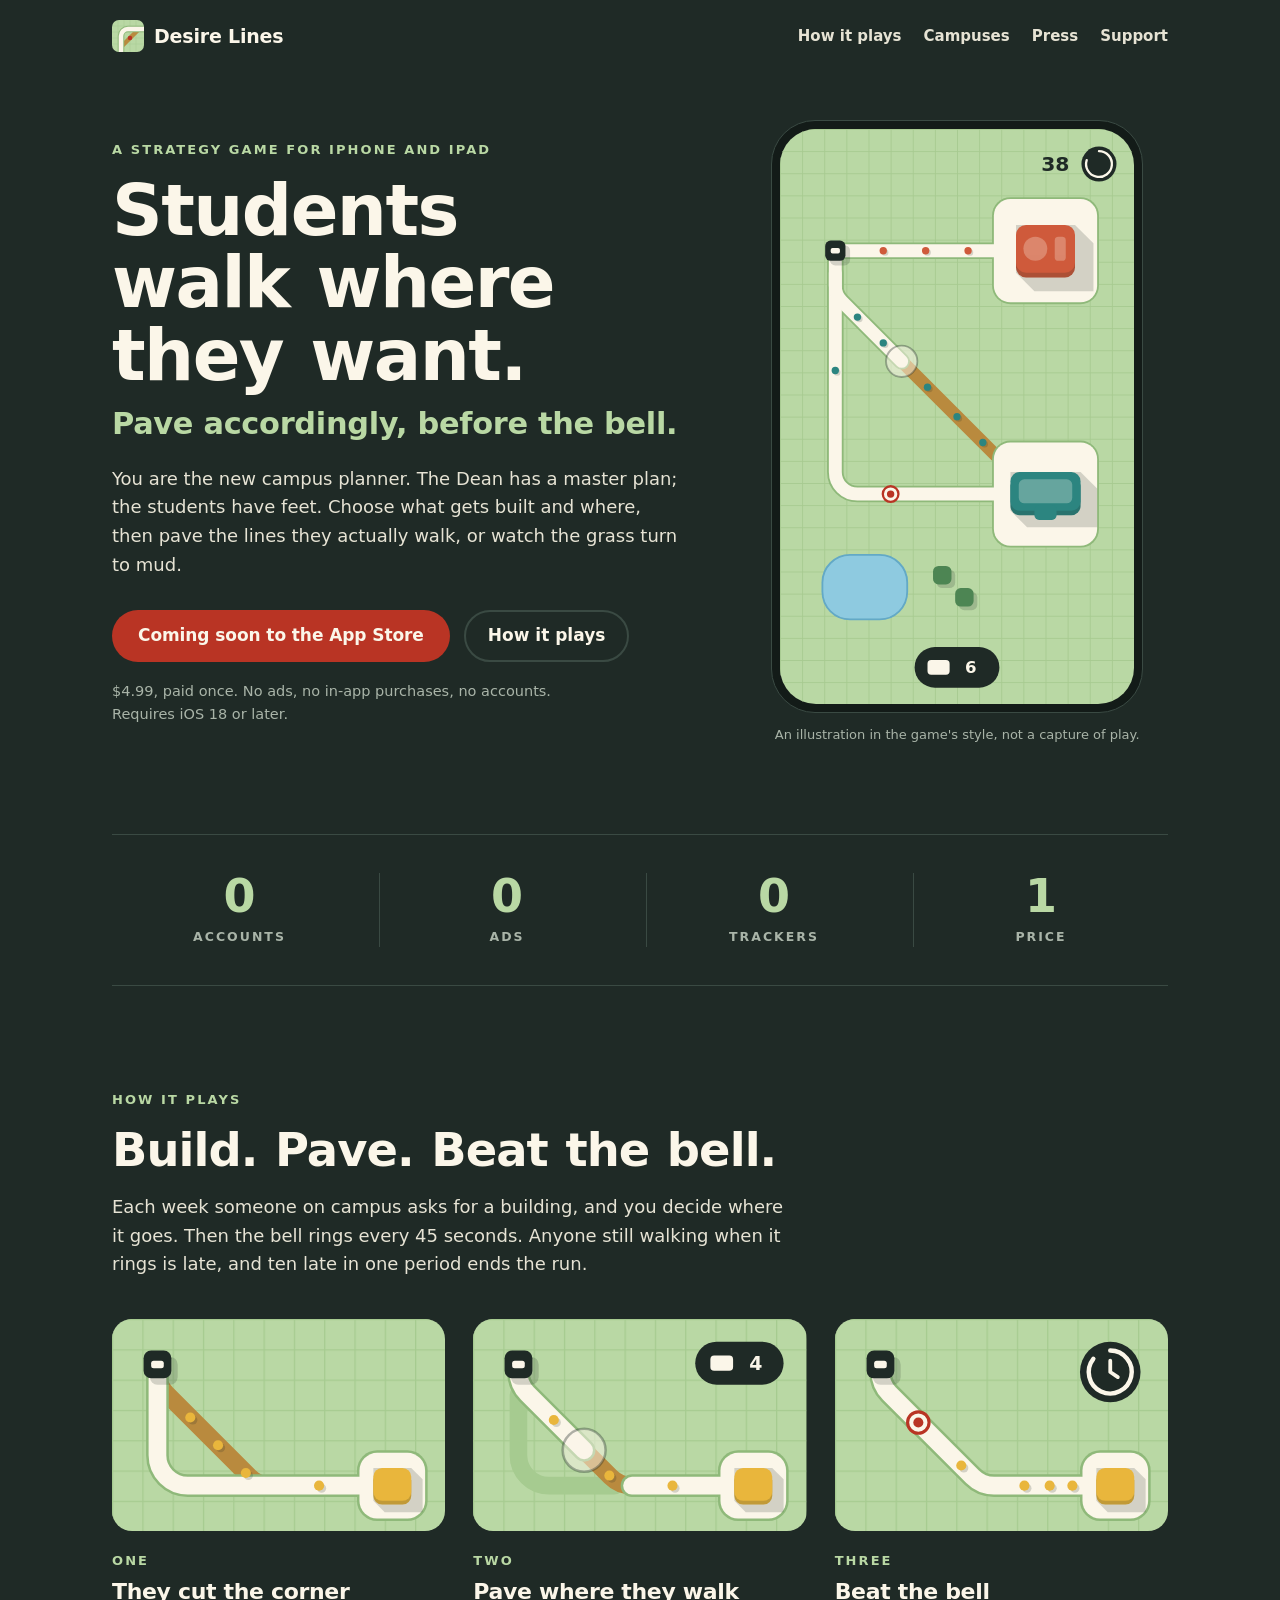
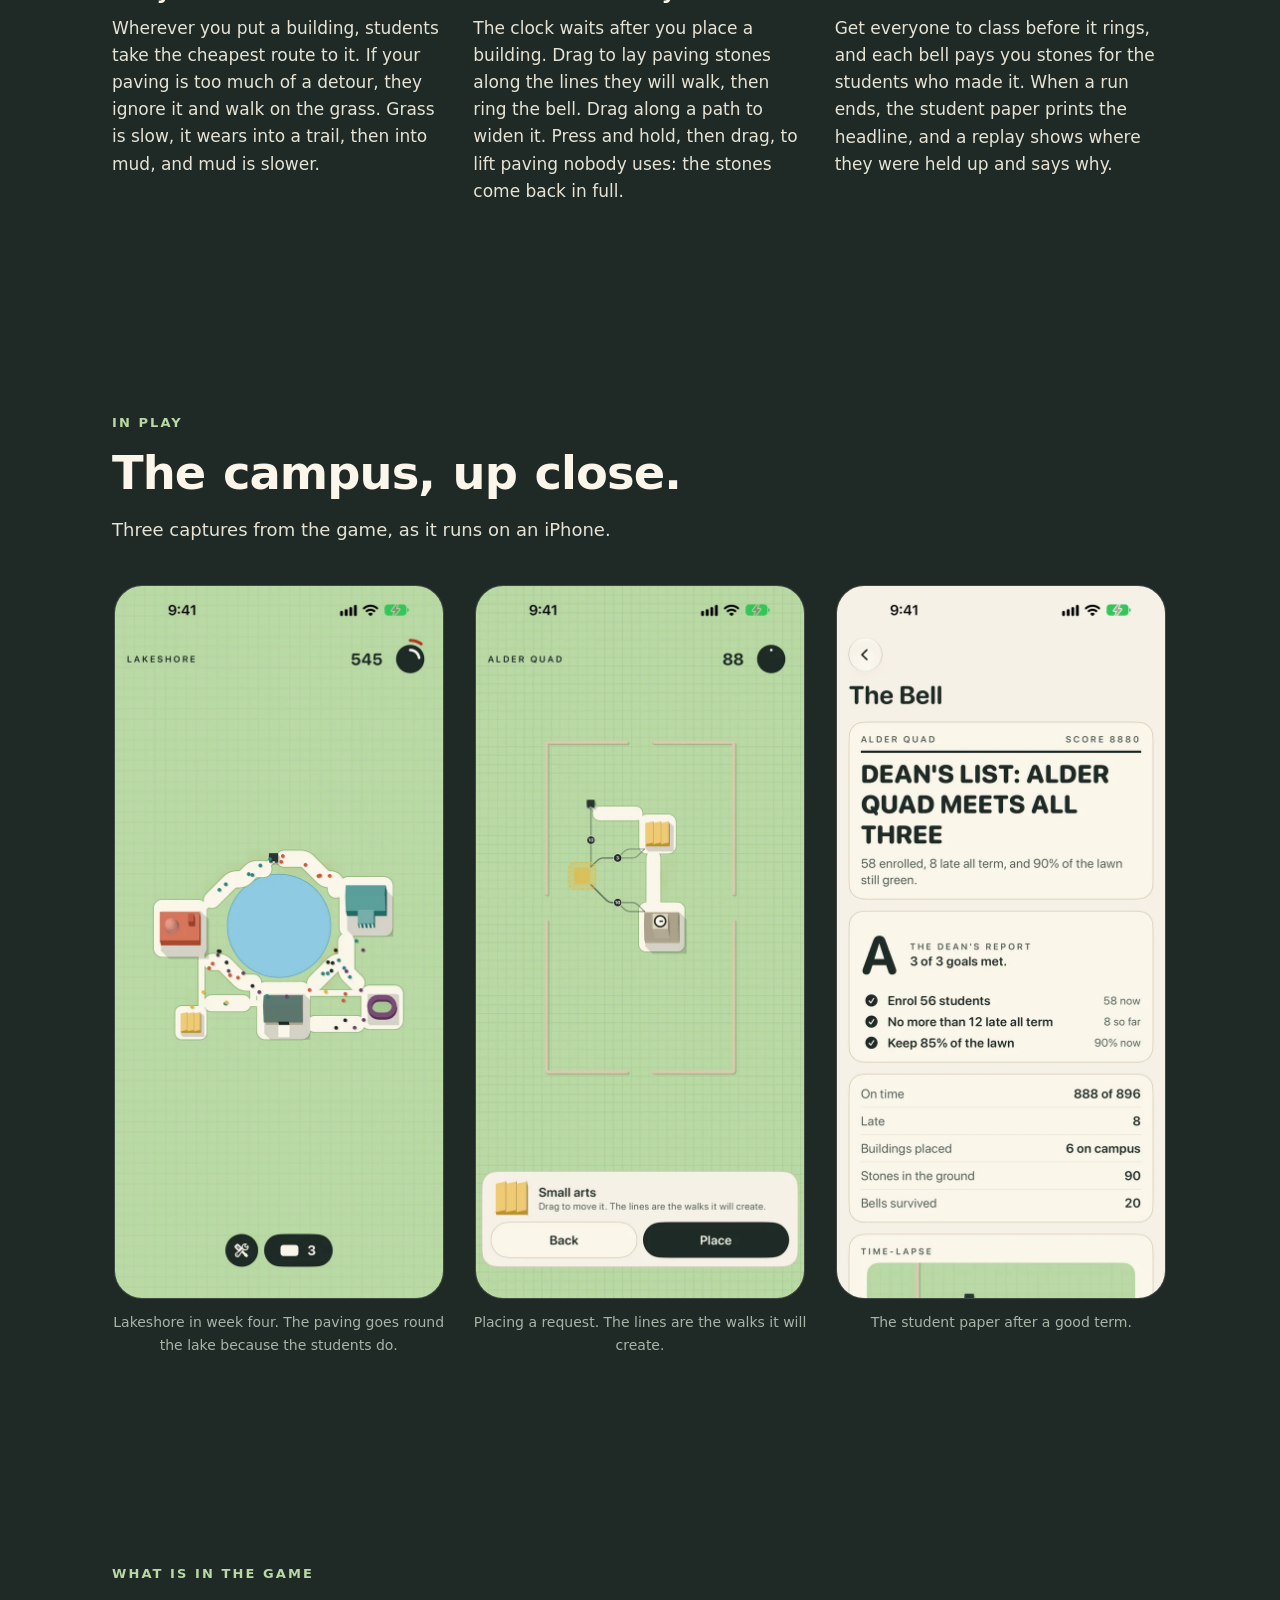
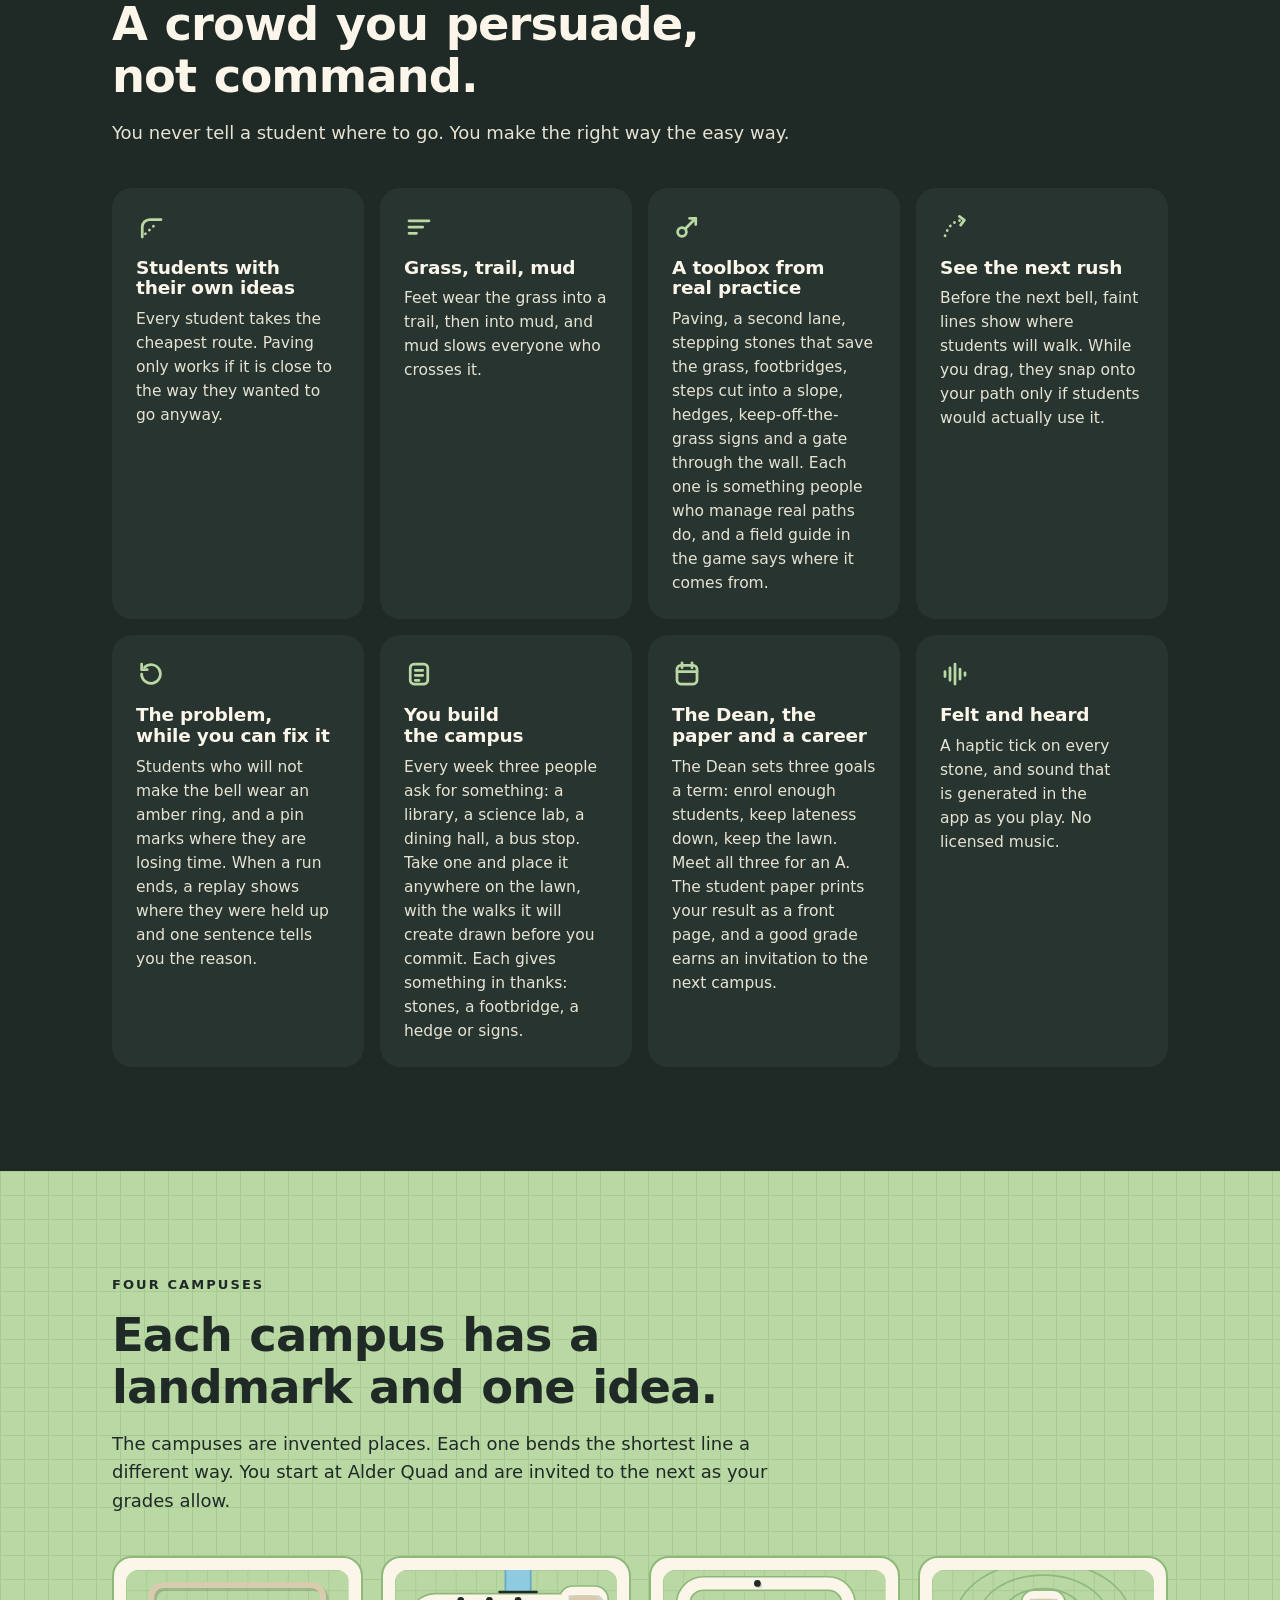
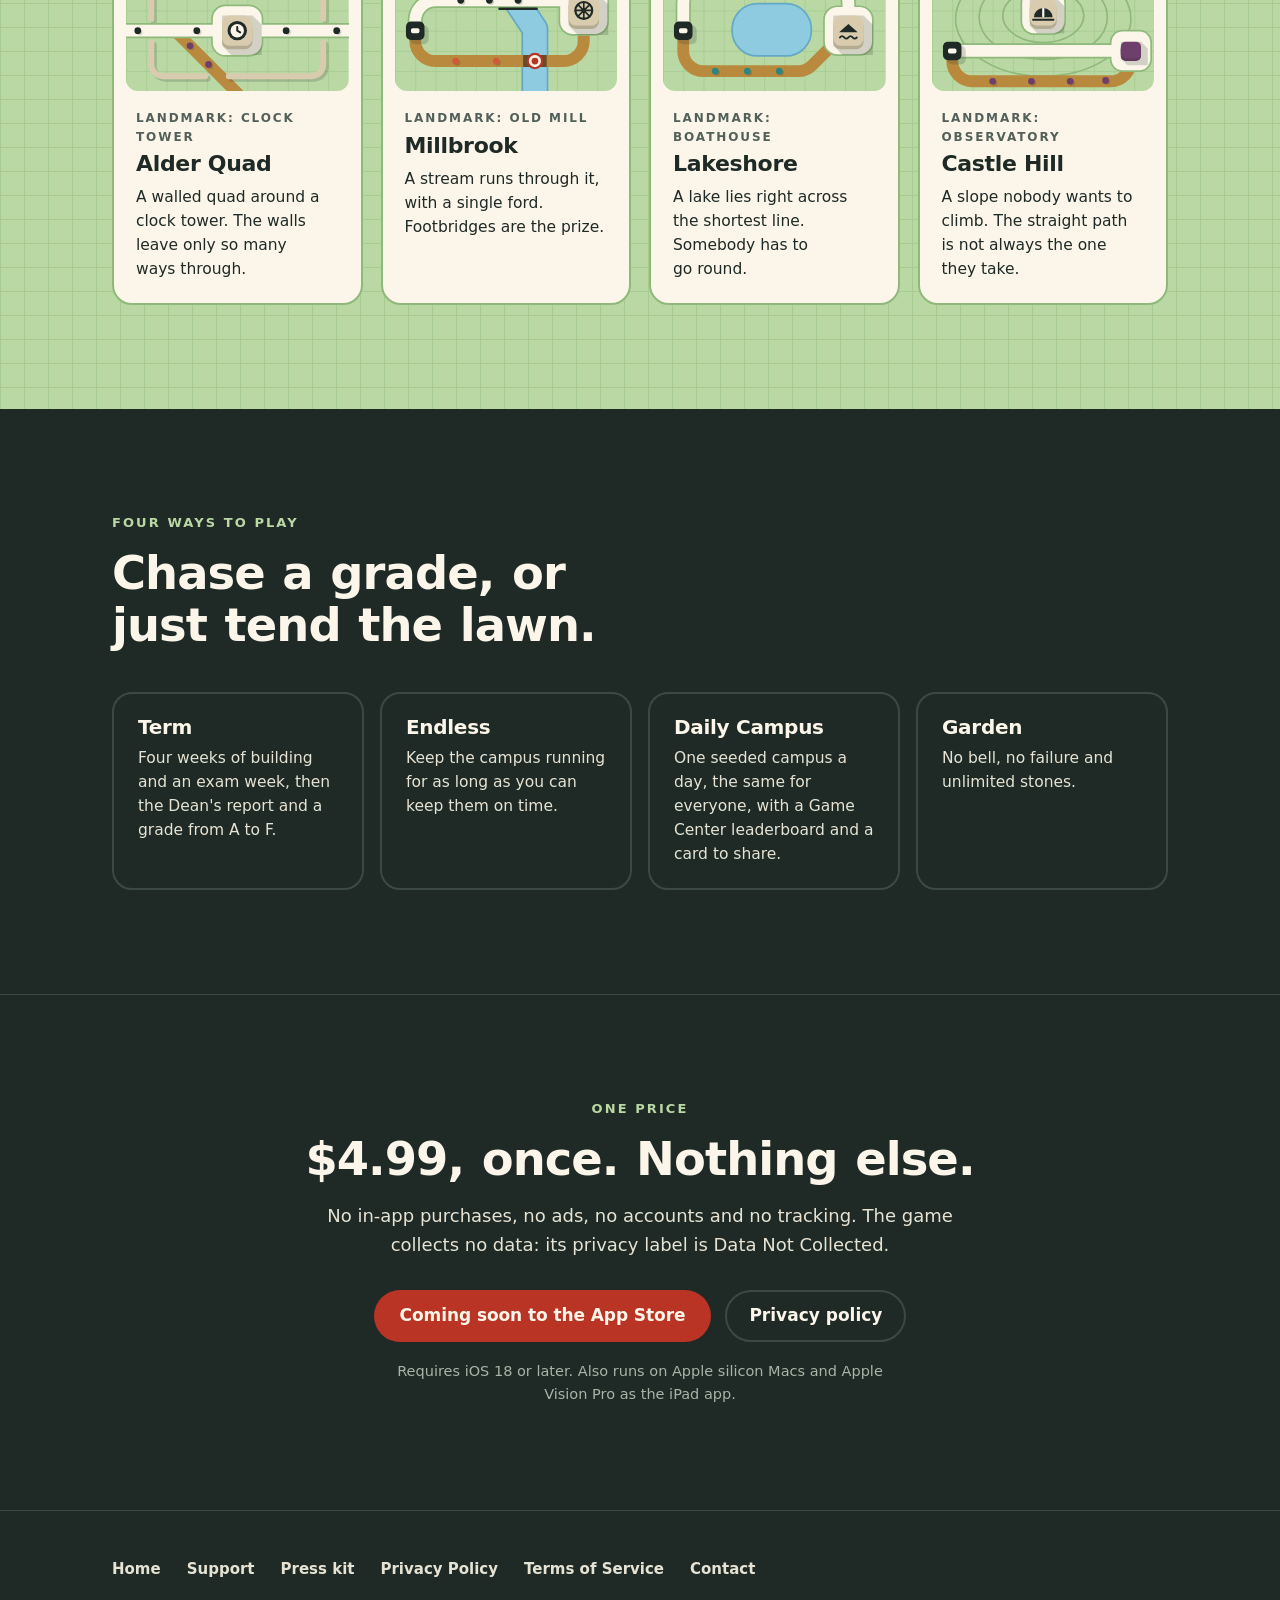
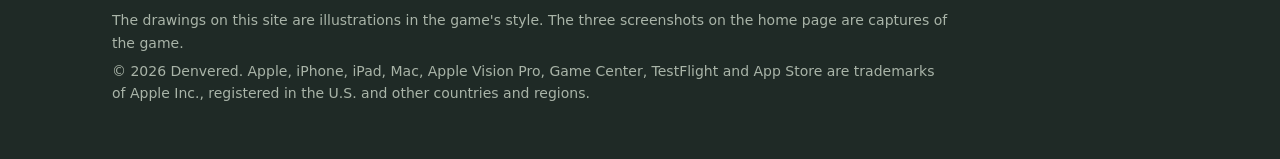
==== commit 3b6131be: "Three real screenshots on the home page; picture disclaimers corrected Co-Authored-By: Claude Fable " ====
--- a/index.html
+++ b/index.html
@@ -153,22 +153,18 @@
   </div>
 </section>
 
-<!-- SCREENSHOT SLOTS. There are no screenshots yet, so this section is commented out and nothing is shown.
-     AFTER captures exist, add the three files, then uncomment the section between the two marker lines.
-     Give each image its real width and height, and write the alt text from what the capture shows.
-     ==== screenshots: start ====
 <section class="section" id="screenshots" aria-labelledby="screenshots-title">
   <div class="wrap">
     <p class="label">In play</p>
     <h2 id="screenshots-title">The campus, up close.</h2>
-    <ol class="steps">
-      <li><figure><img src="assets/img/shots/01.webp" width="1290" height="2796" loading="lazy" alt="SCREENSHOT 1 ALT TEXT"><figcaption>SCREENSHOT 1 CAPTION</figcaption></figure></li>
-      <li><figure><img src="assets/img/shots/02.webp" width="1290" height="2796" loading="lazy" alt="SCREENSHOT 2 ALT TEXT"><figcaption>SCREENSHOT 2 CAPTION</figcaption></figure></li>
-      <li><figure><img src="assets/img/shots/03.webp" width="1290" height="2796" loading="lazy" alt="SCREENSHOT 3 ALT TEXT"><figcaption>SCREENSHOT 3 CAPTION</figcaption></figure></li>
+    <p class="intro">Three captures from the game, as it runs on an iPhone.</p>
+    <ol class="steps shots">
+      <li><figure><img src="assets/img/shots/01.webp" width="660" height="1434" loading="lazy" alt="Screenshot of Lakeshore: five buildings stand round a circular lake, joined by cream paving, with dots of students walking the paths between them. The score reads 545 and three stones are left."><figcaption>Lakeshore in week four. The paving goes round the lake because the students do.</figcaption></figure></li>
+      <li><figure><img src="assets/img/shots/02.webp" width="660" height="1434" loading="lazy" alt="Screenshot of a request being placed on Alder Quad: a small arts building is held over the lawn, with thin lines showing the walks it would create to the halls and the clock tower, and Back and Place buttons below."><figcaption>Placing a request. The lines are the walks it will create.</figcaption></figure></li>
+      <li><figure><img src="assets/img/shots/03.webp" width="660" height="1434" loading="lazy" alt="Screenshot of the student paper's front page: the headline reads Dean's List: Alder Quad meets all three, above a grade of A and the three goals, each ticked."><figcaption>The student paper after a good term.</figcaption></figure></li>
     </ol>
   </div>
 </section>
-     ==== screenshots: end ==== -->
 
 <section class="section" id="features" aria-labelledby="features-title">
   <div class="wrap">
@@ -306,7 +302,7 @@
       <a href="terms-of-service.html">Terms of Service</a>
       <a href="mailto:support@denvered.com">Contact</a>
     </nav>
-    <p>The pictures on this site are illustrations in the game's style, not captures of play.</p>
+    <p>The drawings on this site are illustrations in the game's style. The three screenshots on the home page are captures of the game.</p>
     <p>&copy; 2026 Denvered. Apple, iPhone, iPad, Mac, Apple Vision Pro, Game Center, TestFlight and App Store are trademarks of Apple Inc., registered in the U.S. and other countries and regions.</p>
   </div>
 </footer>
--- a/assets/site.css
+++ b/assets/site.css
@@ -255,3 +255,8 @@
   .campuses { grid-template-columns: repeat(4, 1fr); }
   .modes { grid-template-columns: repeat(4, 1fr); }
 }
+
+/* Screenshots: phone captures in a rounded frame. */
+.steps.shots figure { margin: 0; }
+.steps.shots img { width: 100%; max-width: 330px; height: auto; margin: 0 auto; border-radius: 28px; border: 1px solid rgba(255, 255, 255, 0.14); display: block; }
+.steps.shots figcaption { font-size: 14px; color: var(--muted); text-align: center; margin-top: 12px; }
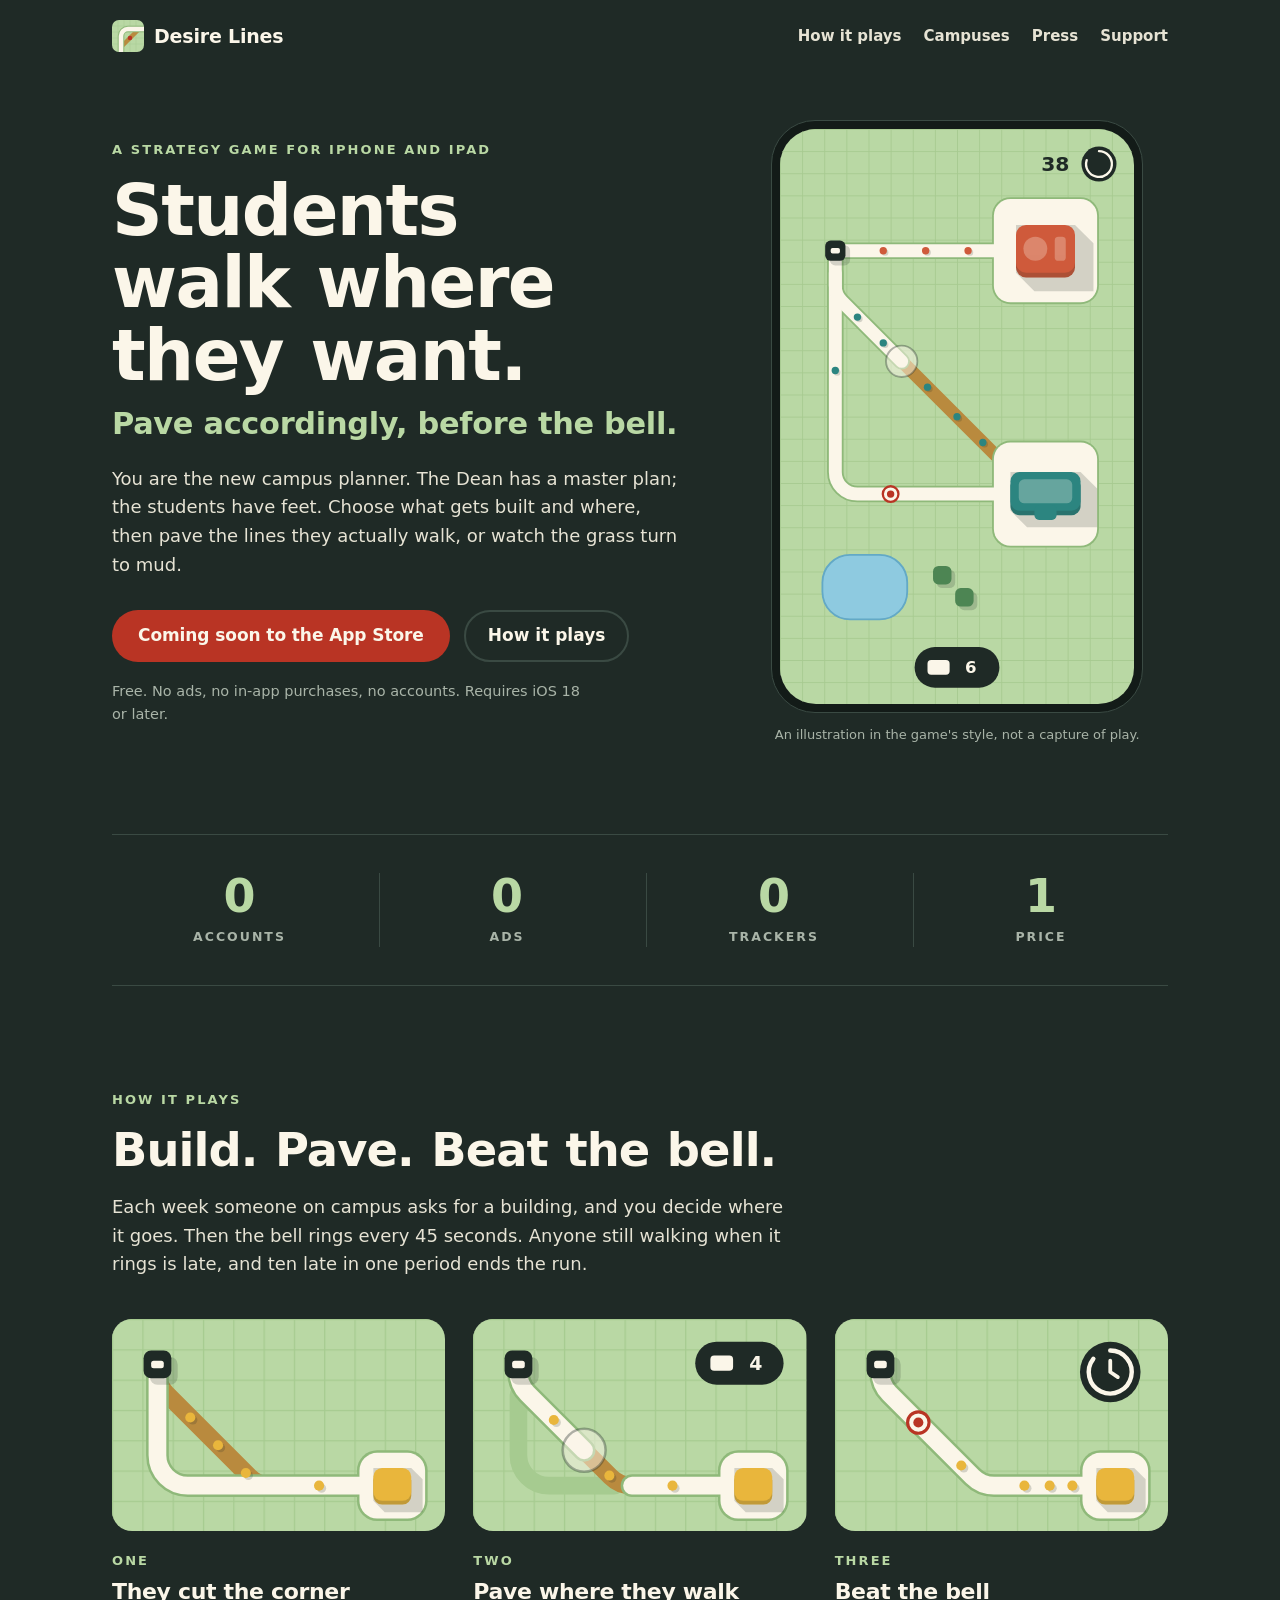
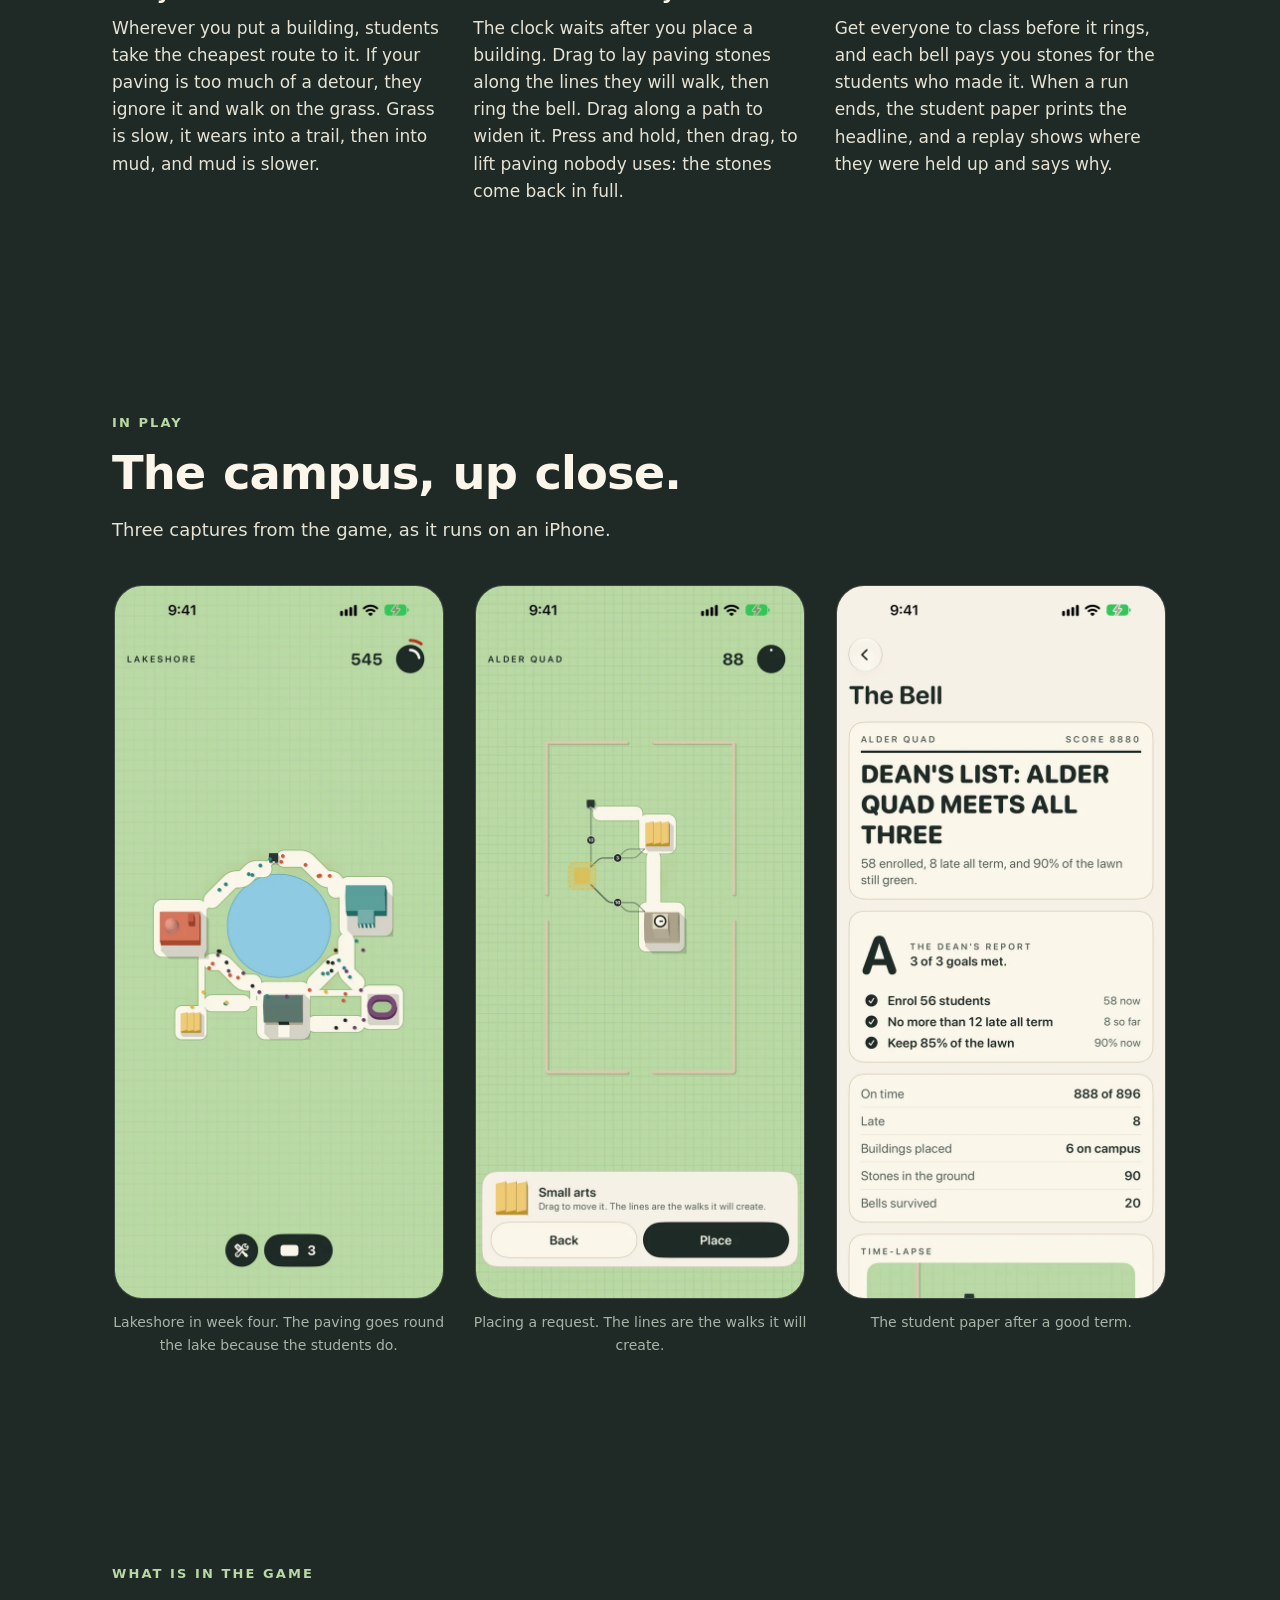
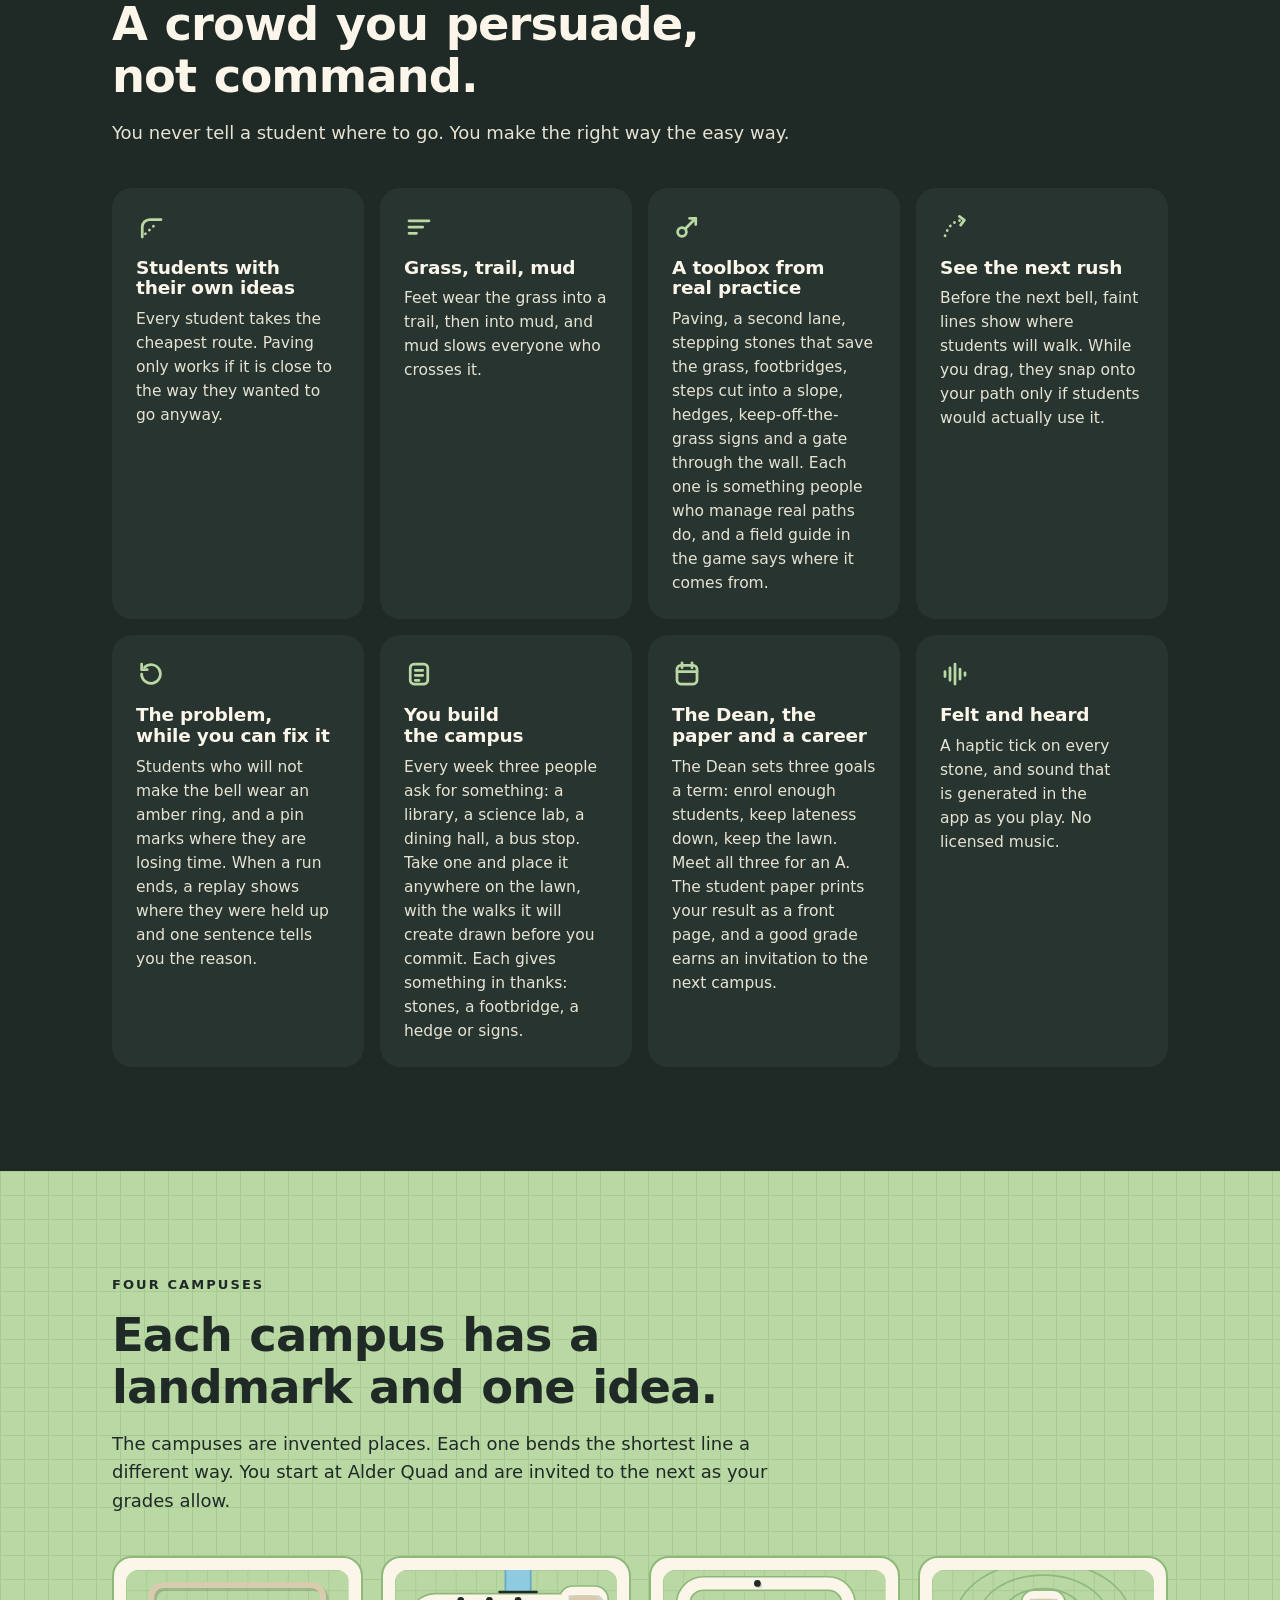
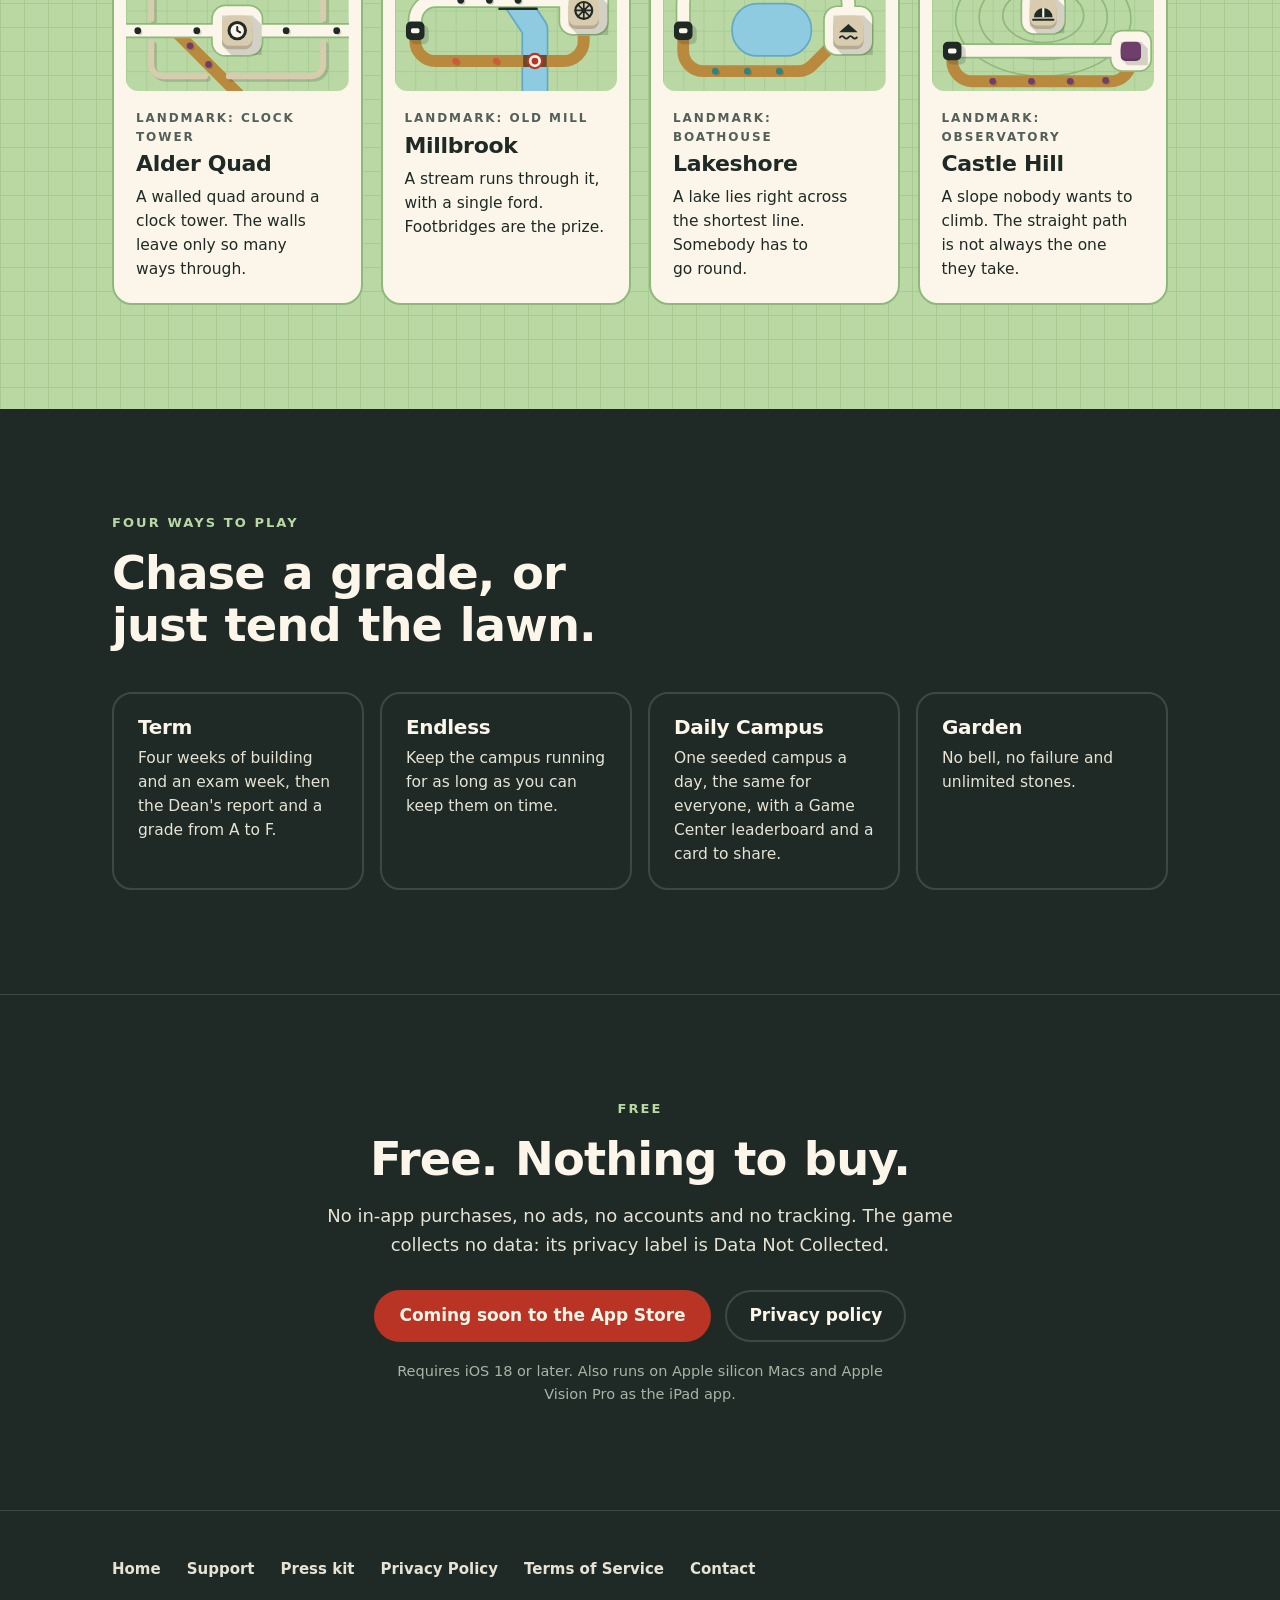
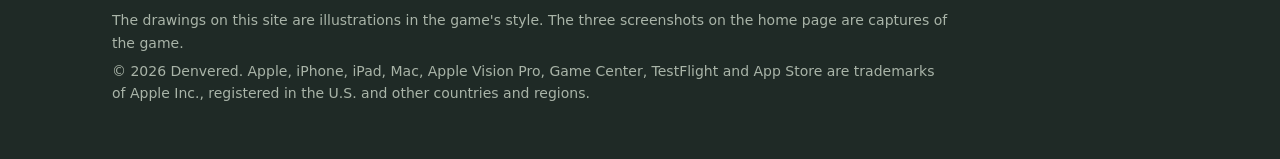
==== commit 641a2373: "Desire Lines is free: no in-app purchases, no ads" ====
--- a/index.html
+++ b/index.html
@@ -58,10 +58,10 @@
   },
   "offers": {
     "@type": "Offer",
-    "price": "4.99",
+    "price": "0",
     "priceCurrency": "USD",
     "availability": "https://schema.org/PreOrder",
-    "category": "One-time purchase"
+    "category": "Free"
   }
 }
 </script>
@@ -97,7 +97,7 @@
         <p class="soon">Coming soon to the App Store</p>
         <a class="quiet" href="#how">How it plays</a>
       </div>
-      <p class="fine">$4.99, paid once. No ads, no in-app purchases, no accounts. Requires iOS 18 or later.</p>
+      <p class="fine">Free. No ads, no in-app purchases, no accounts. Requires iOS 18 or later.</p>
     </div>
     <figure class="hero-art">
       <div class="frame">
@@ -277,8 +277,8 @@
 
 <section class="section closing" aria-labelledby="closing-title">
   <div class="wrap">
-    <p class="label">One price</p>
-    <h2 id="closing-title">$4.99, once. Nothing else.</h2>
+    <p class="label">Free</p>
+    <h2 id="closing-title">Free. Nothing to buy.</h2>
     <p class="intro">No in-app purchases, no ads, no accounts and no tracking. The game collects no data: its privacy label is Data Not Collected.</p>
     <div class="cta">
       <!-- STORE BADGE SLOT (closing). AFTER RELEASE: replace the <p class="soon"> below with the same linked
